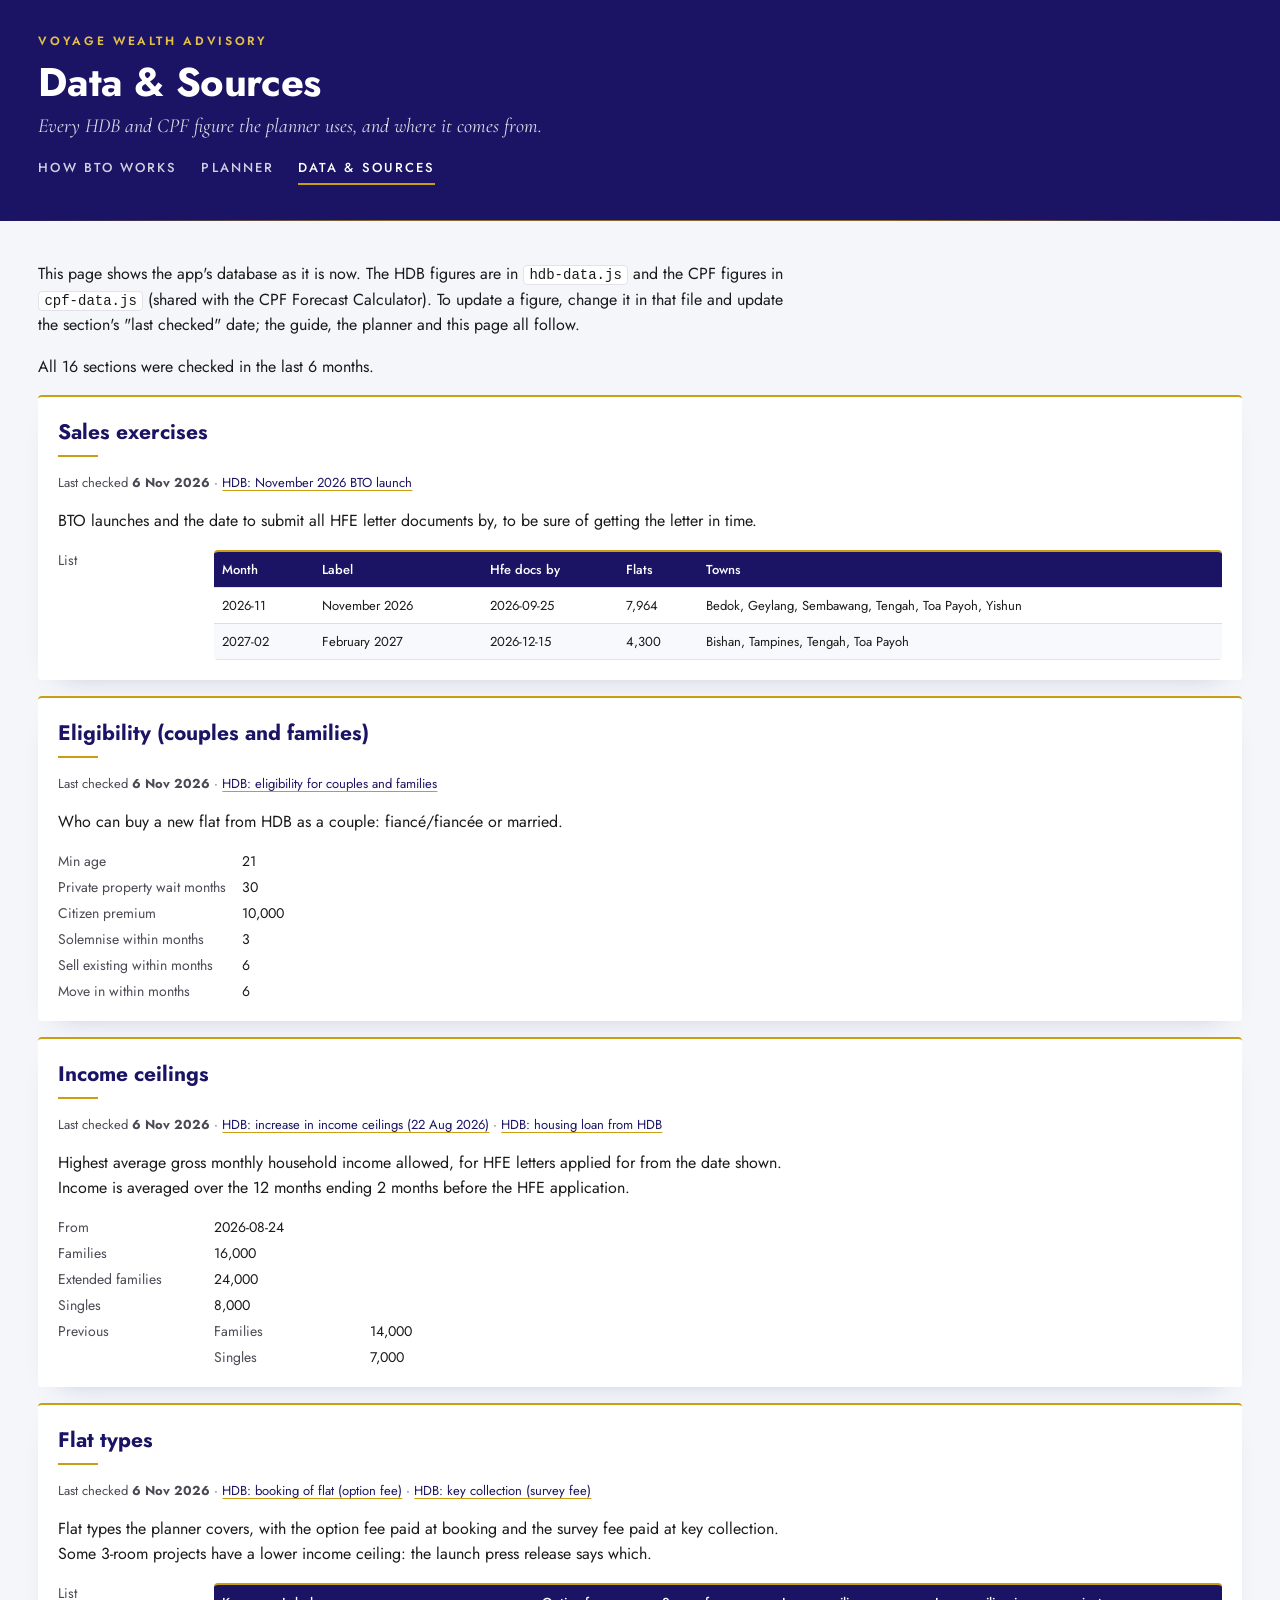
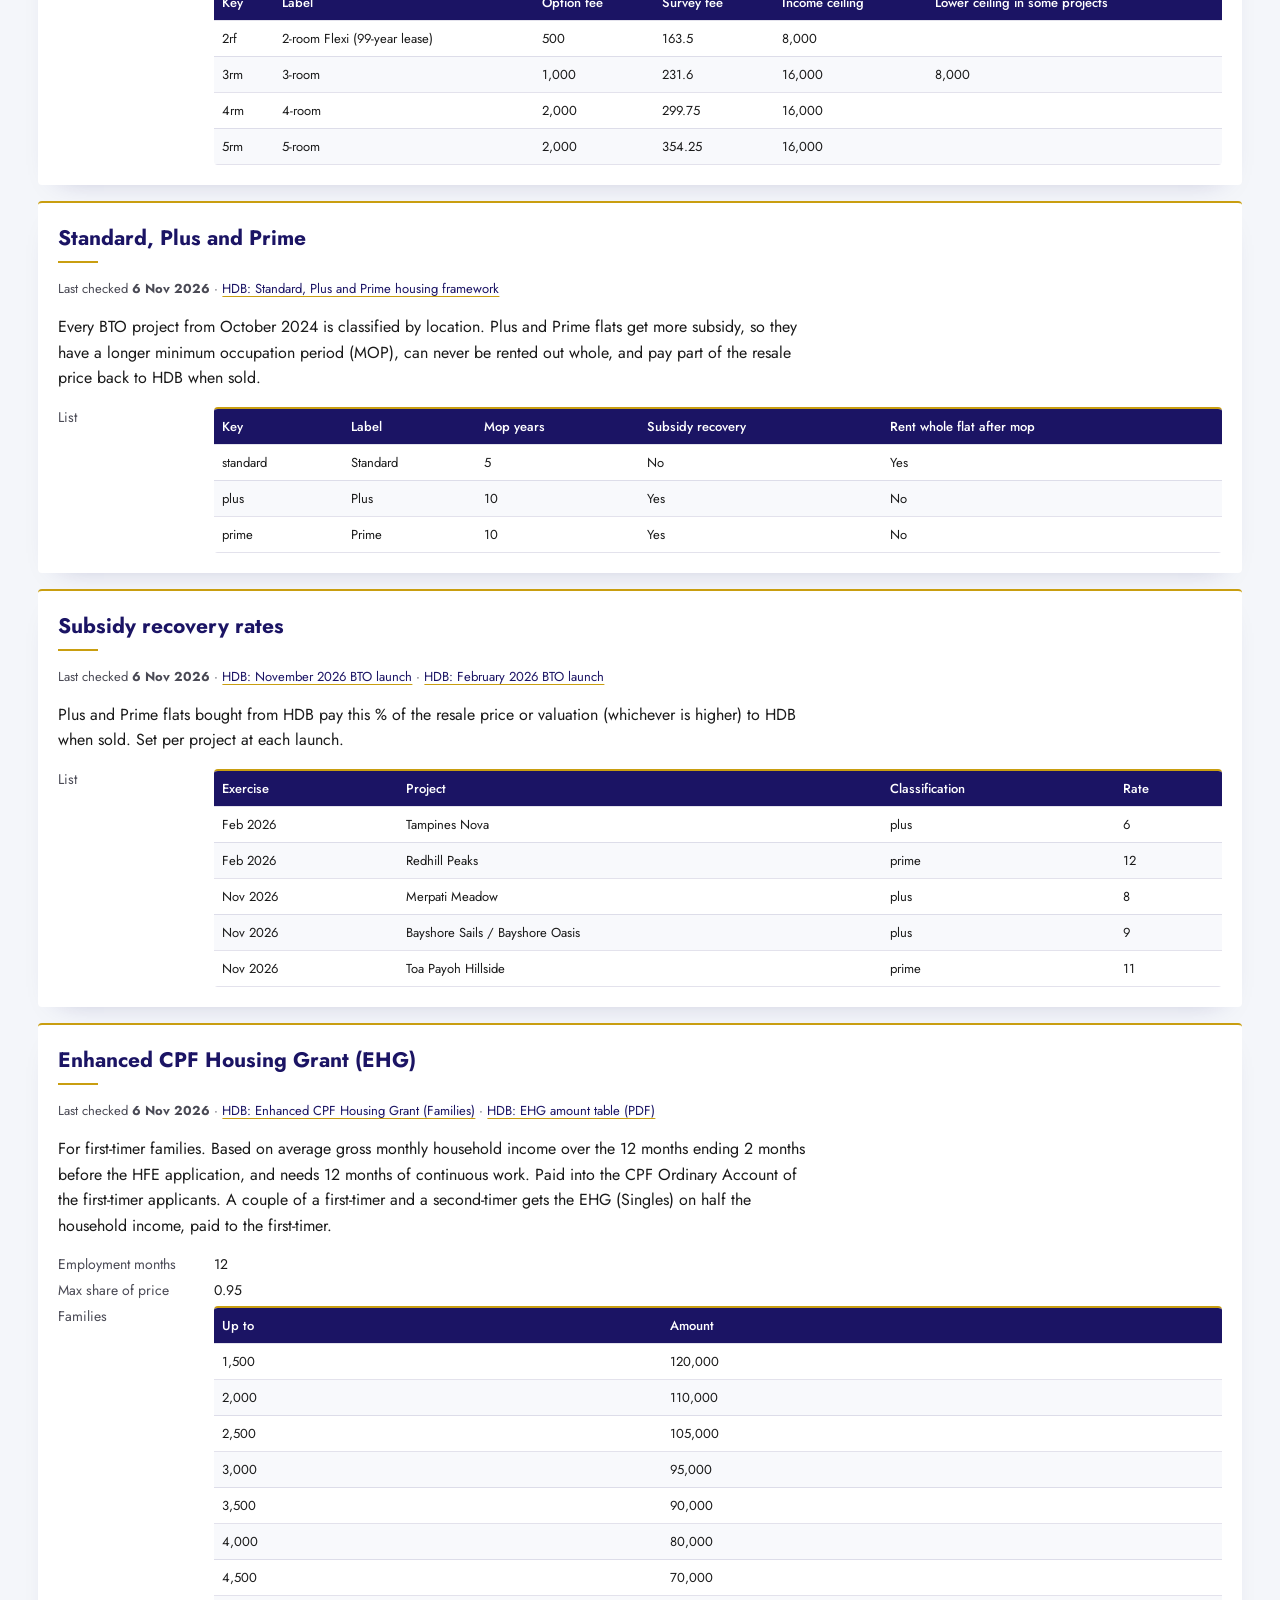
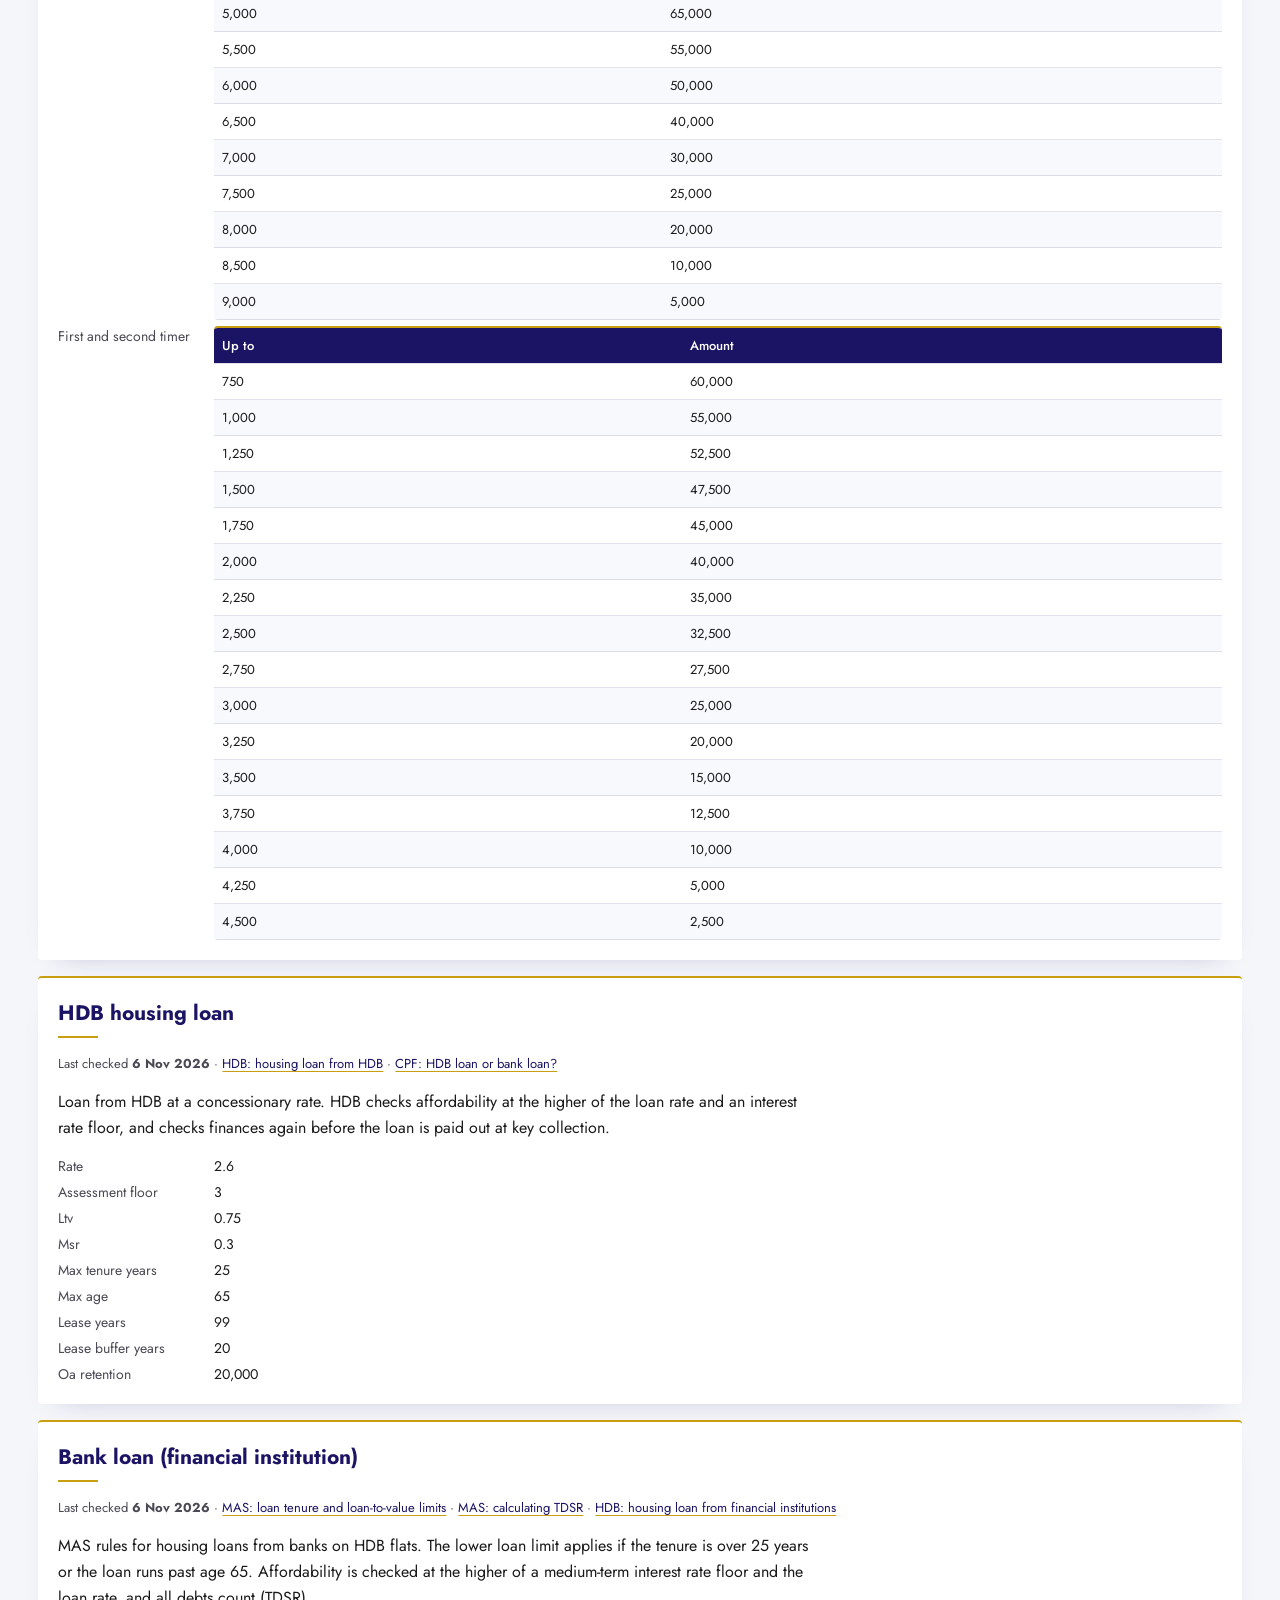
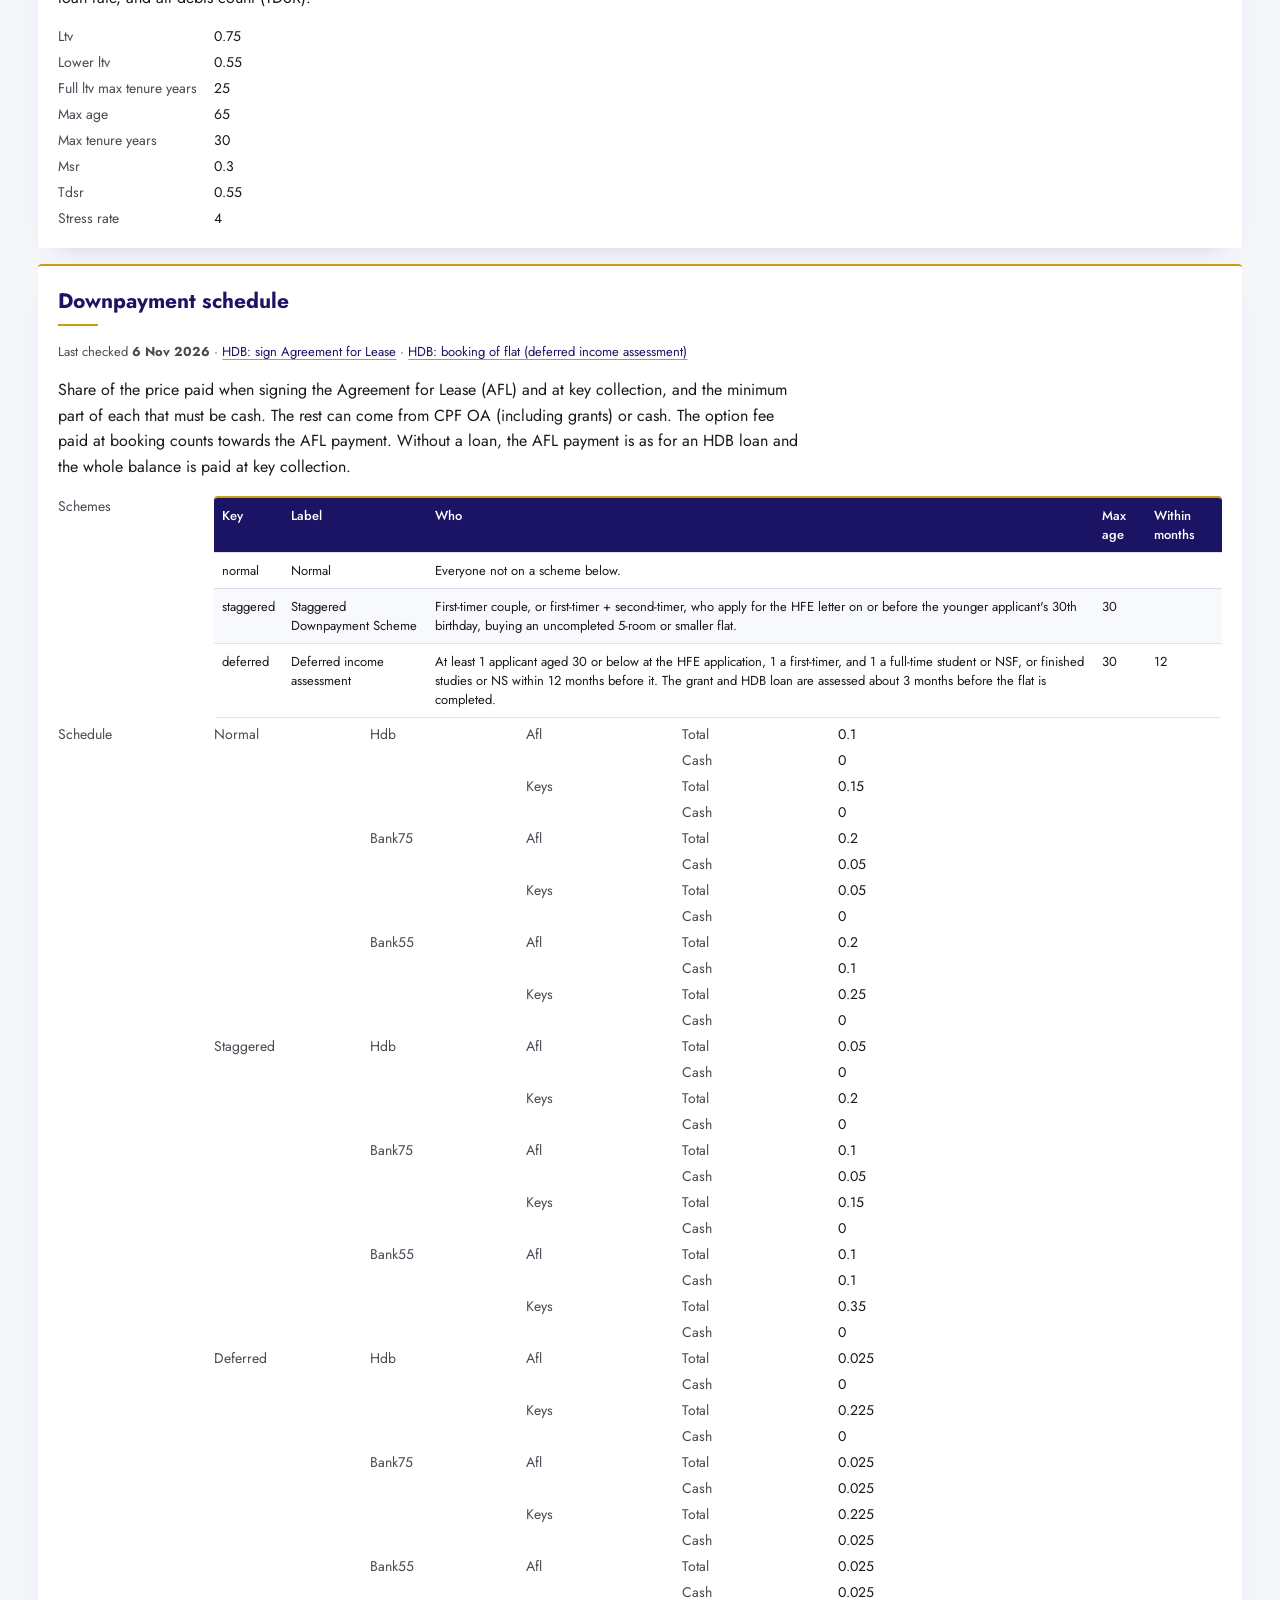
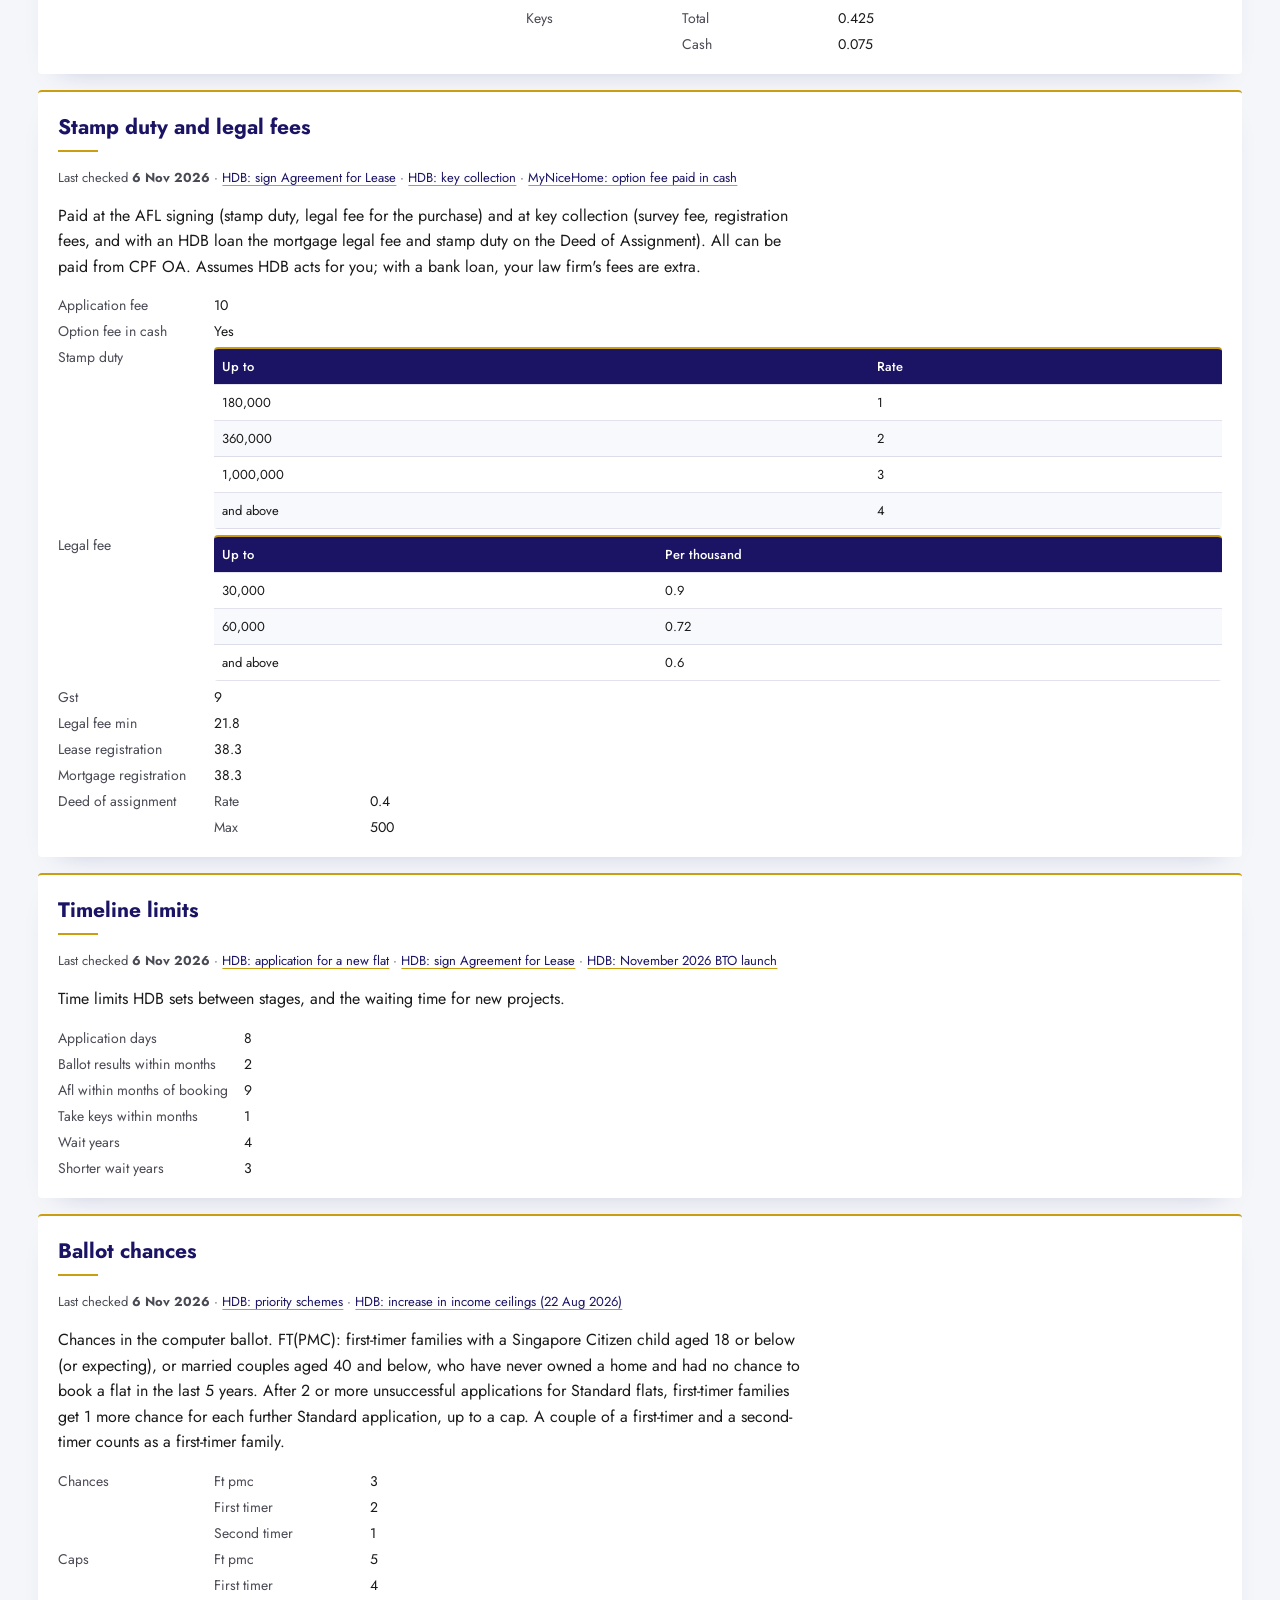
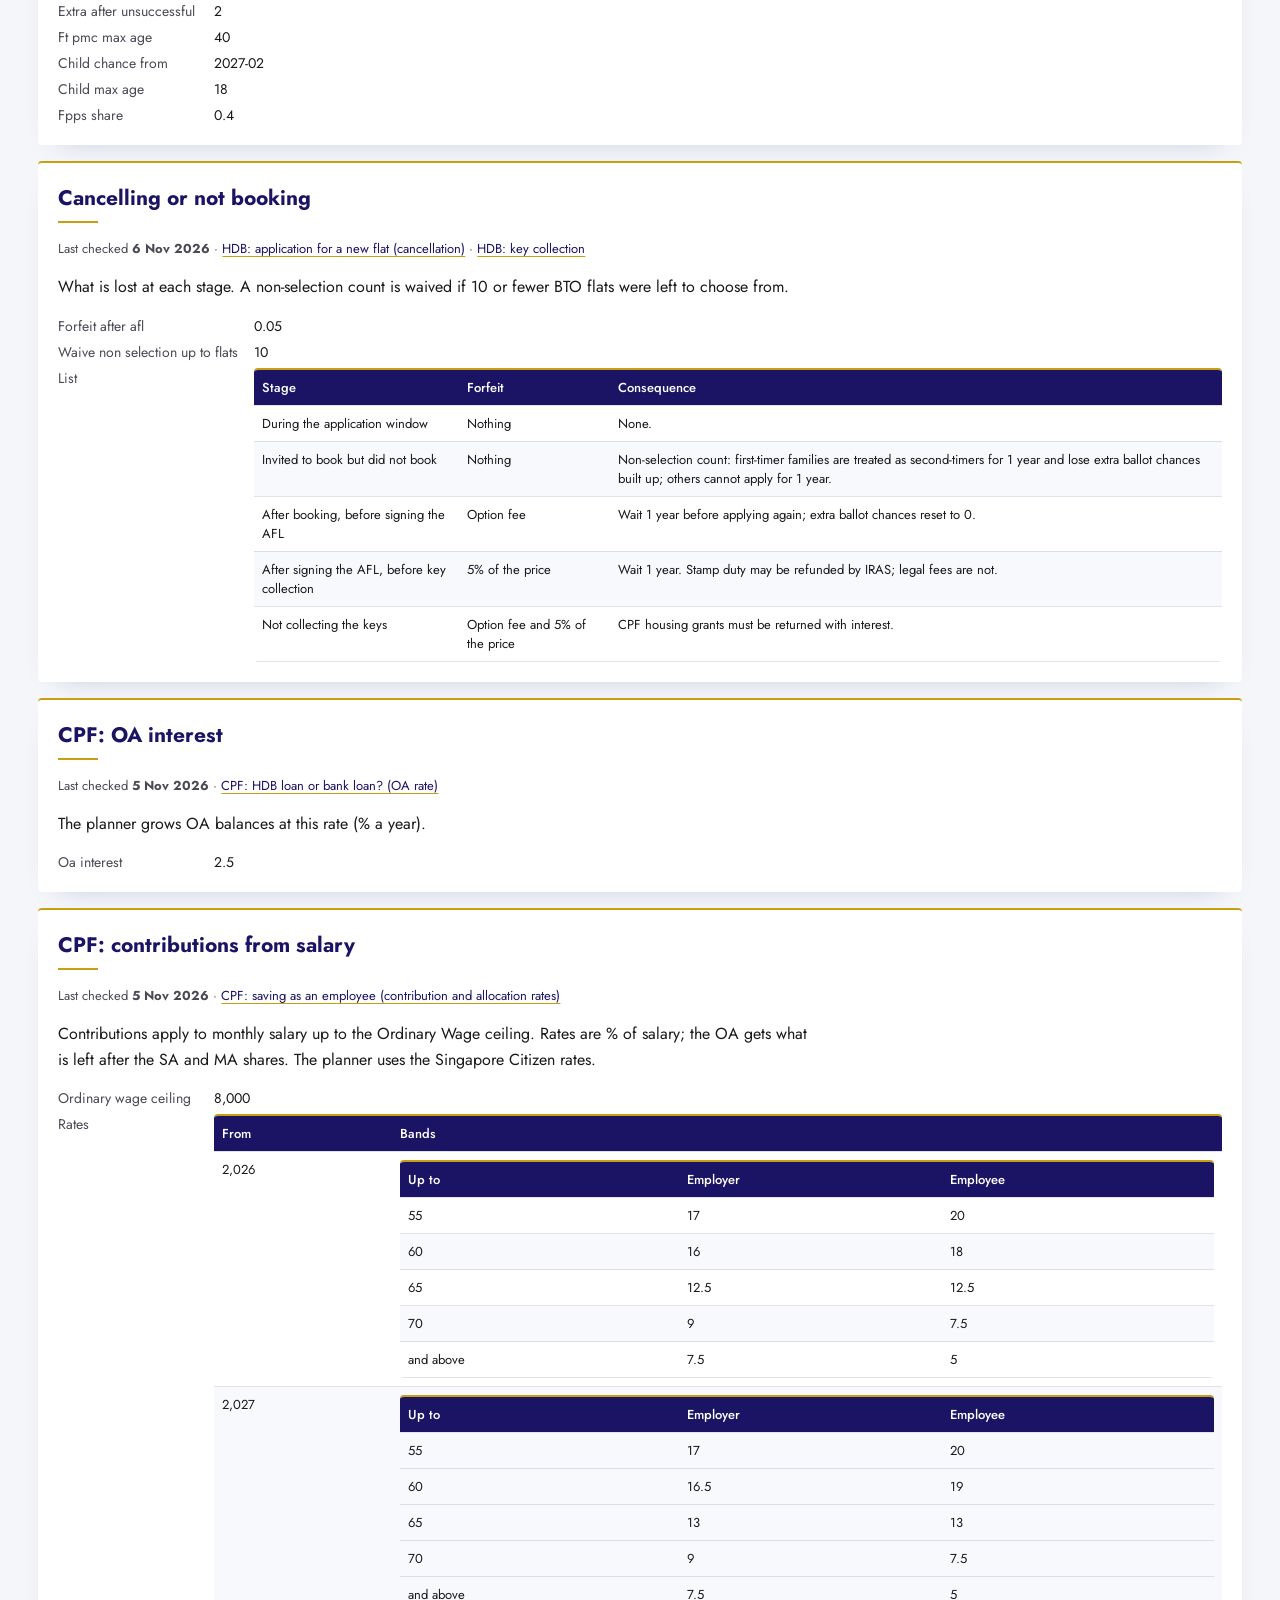
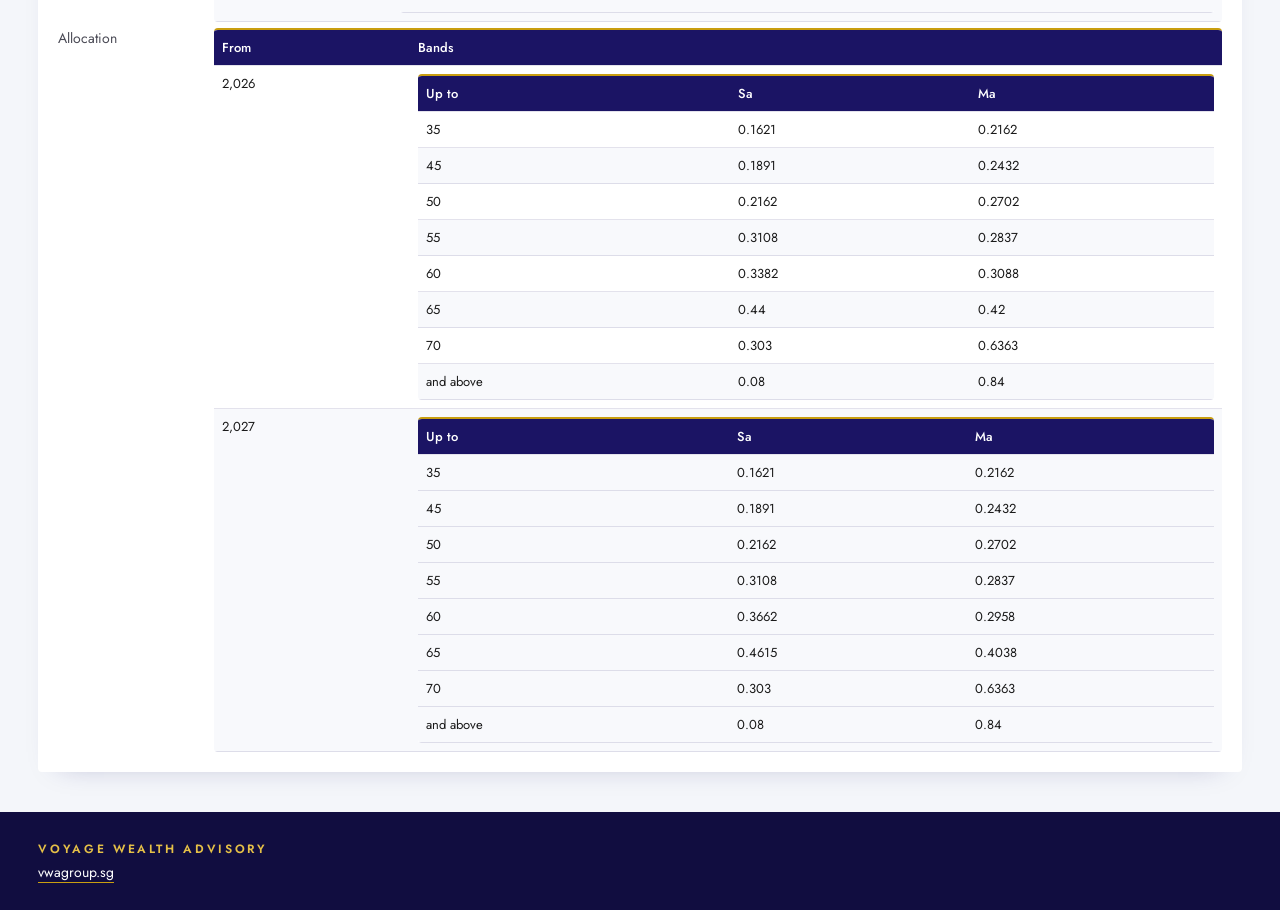
==== data.html @ dc7fc608 "Add BTO Planner: guide, planner and data pages - How BTO works (index.html): the BTO journey for cou" ====
<!DOCTYPE html>
<html lang="en">
<head>
  <meta charset="UTF-8">
  <meta name="viewport" content="width=device-width, initial-scale=1.0">
  <title>BTO Data and Sources</title>
  <!-- VWA logo for the browser tab and home-screen shortcuts, from vwagroup.sg. -->
  <link rel="icon" href="assets/favicon.ico" sizes="any">
  <link rel="icon" type="image/png" href="assets/favicon.png">
  <link rel="apple-touch-icon" href="assets/favicon.png">
  <meta name="theme-color" content="#1B1464">
  <link rel="preconnect" href="https://fonts.googleapis.com">
  <link rel="preconnect" href="https://fonts.gstatic.com" crossorigin>
  <link rel="stylesheet" href="https://fonts.googleapis.com/css2?family=Cormorant+Garamond:ital,wght@1,500&family=Jost:wght@400;500;600;700&display=swap">
  <link rel="stylesheet" href="style.css">
</head>
<body>
  <header class="masthead">
    <div class="masthead-inner">
      <span class="eyebrow">Voyage Wealth Advisory</span>
      <h1>Data &amp; Sources</h1>
      <p class="masthead-tag">Every HDB and CPF figure the planner uses, and where it comes from.</p>
      <nav class="site-nav" aria-label="Pages">
        <a href="index.html">How BTO works</a>
        <a href="planner.html">Planner</a>
        <a href="data.html" aria-current="page">Data &amp; sources</a>
      </nav>
    </div>
  </header>
  <main>
    <div class="prose">
      <p>This page shows the app's database as it is now. The HDB figures are in <code>hdb-data.js</code> and the CPF figures in
        <code>cpf-data.js</code> (shared with the CPF Forecast Calculator). To update a figure, change it in that file and update
        the section's "last checked" date; the guide, the planner and this page all follow.</p>
      <p id="dueSummary"></p>
    </div>
    <div id="sections"></div>
  </main>
  <footer class="site-footer">
    <div class="site-footer-inner">
      <span class="eyebrow">Voyage Wealth Advisory</span>
      <a href="https://vwagroup.sg/">vwagroup.sg</a>
    </div>
  </footer>
  <script src="cpf-data.js"></script>
  <script src="hdb-data.js"></script>
  <script src="common.js"></script>
  <script src="data.js"></script>
</body>
</html>
---- style.css ----
/* Colours and fonts from the Voyage Wealth Advisory website (vwagroup.sg). */
:root {
  --navy: #1b1464; --navy-deep: #110d40; --gold: #c99e10; --gold-soft: #e5c047;
  --cream: #f1e5d1; --soft-blue: #6a8dff;
  --bg: #f4f6fa; --surface: #fff; --text: #1a1a1a; --muted: #4a4a55;
  --line: rgba(27, 20, 100, .12); --border: rgba(27, 20, 100, .25); --radius: 4px;
  --page: 1440px; --gutter: clamp(16px, 3vw, 48px); --stripe: #f8f9fc;
  --note: #faf5ec; --note-text: #4a4a55;
  --oa: var(--navy); --sa: var(--gold); --ma: var(--soft-blue); --up: #1e7d4f; --down: #b3261e;
}
/* Elements marked hidden stay hidden whatever display a rule gives them. */
[hidden] { display: none !important; }
body { font-family: 'Jost', system-ui, -apple-system, sans-serif; background: var(--bg); color: var(--text); margin: 0; }
.masthead { position: relative; background: var(--navy); color: #fff; padding: 32px var(--gutter) 36px; }
/* The website's gold horizon line along the bottom of the header. */
.masthead::after { content: ""; position: absolute; left: 0; right: 0; bottom: 0; height: 1px;
  background: linear-gradient(to right, transparent, rgba(201, 158, 16, .6) 30%, rgba(201, 158, 16, .6) 70%, transparent); }
.masthead-inner, .site-footer-inner { max-width: var(--page); margin: 0 auto; }
.eyebrow { display: block; font-size: 12px; font-weight: 600; letter-spacing: .22em; text-transform: uppercase;
  color: var(--gold-soft); margin-bottom: 10px; }
.masthead h1 { margin: 0; font-size: clamp(28px, 6vw, 40px); font-weight: 700; letter-spacing: -.01em; line-height: 1.1; }
.masthead-tag { font-family: 'Cormorant Garamond', serif; font-style: italic; font-size: 20px;
  color: rgba(255, 255, 255, .85); margin: 10px 0 0; }
main { max-width: var(--page); margin: 0 auto; padding: 24px var(--gutter) 40px; }
/* The form: one column of section cards, two columns on wide screens
   (essentials on the left, options and "At 55" on the right). */
form { display: grid; gap: 16px; }
.form-cols, .form-col { display: grid; gap: 16px; align-content: start; min-width: 0; }
@media (min-width: 900px) {
  .form-cols { grid-template-columns: 1fr 1fr; align-items: start; }
  form > button[type="submit"] { justify-self: start; min-width: 280px; }
}
.panel { background: var(--surface); border-radius: var(--radius); padding: 20px;
  border-top: 2px solid var(--gold); box-shadow: 0 12px 28px -22px rgba(27, 20, 100, .35); }
.panel-cream { background: var(--cream); }
.panel-cream .limits, .panel-cream input, .panel-cream select { background: var(--surface); }
fieldset { border: 0; margin: 0; padding: 0; display: grid; gap: 20px; min-width: 0; }
legend { font-weight: 600; font-size: 17px; padding: 0; margin-bottom: 12px; color: var(--navy); }
/* Short gold rule under each heading, as on the website. */
legend::after { content: ""; display: block; width: 40px; height: 2px; background: var(--gold); margin-top: 8px; }
details > .group { padding-top: 4px; }
summary { font-weight: 600; font-size: 17px; cursor: pointer; color: var(--navy); }
summary::marker { color: var(--gold); }
details[open] summary { margin-bottom: 16px; }
label { display: grid; gap: 6px; font-size: 14px; align-content: start; }
input, select, button { font: inherit; font-size: 16px; padding: 10px; border-radius: var(--radius);
  border: 1px solid var(--border); background: var(--surface); color: var(--text); min-width: 0; }
input:focus, select:focus { outline: none; border-color: var(--gold); box-shadow: 0 0 0 2px rgba(201, 158, 16, .25); }
input[type="checkbox"] { accent-color: var(--navy); }
/* Primary button, as on the website: gold with navy text. */
button { background: var(--gold); color: var(--navy); border: 1px solid var(--gold); cursor: pointer;
  font-weight: 600; letter-spacing: .2em; text-transform: uppercase; font-size: 14px; padding: 14px; }
button:hover { background: var(--gold-soft); border-color: var(--gold-soft); }
button:focus-visible { outline: 2px solid var(--navy); outline-offset: 2px; }
[aria-invalid="true"] { border-color: var(--down); outline: 2px solid var(--down); }
.error { margin: 0; color: var(--down); font-size: 14px; }
.row2 { display: grid; grid-template-columns: 1fr 1fr; gap: 12px; }
/* Side-by-side fields: inputs line up at the bottom even when hints differ in length. */
.row2 > label { display: flex; flex-direction: column; gap: 6px; }
.row2 > label > input { margin-top: auto; }
@media (max-width: 480px) { .row2 { grid-template-columns: 1fr; } }
table { width: 100%; border-collapse: collapse; background: var(--surface); }
th, td { padding: 8px; text-align: right; border-bottom: 1px solid var(--line); }
th:first-child, td:first-child { text-align: left; }
.limits { font-size: 14px; background: var(--bg); border-radius: var(--radius); padding: 10px;
  border-left: 3px solid var(--gold); }
.limits:empty { display: none; }
.limits dl { display: grid; grid-template-columns: auto 1fr; gap: 4px 12px; margin: 0; }
.limits dd { margin: 0; text-align: right; }
.note td { text-align: left; font-size: 13px; color: var(--note-text); background: var(--note); }
/* Keep note text in view while the table is scrolled sideways. */
.note td > div { position: sticky; left: 8px; max-width: min(900px, calc(100vw - 2 * var(--gutter) - 16px)); }
.footnote { font-size: 12px; color: var(--muted); max-width: 120ch; }
/* The table scrolls inside its own box, so the sideways scrollbar is always
   on screen, and the header row stays visible while scrolling down. */
.table-wrap { max-height: 75vh; overflow: auto; margin-top: 16px; border-radius: var(--radius); background: var(--surface);
  border-top: 2px solid var(--gold); }
thead th { position: sticky; top: 0; z-index: 1; background: var(--navy); color: #fff; font-weight: 500; }
tbody tr:not(.note):nth-child(even) td { background: var(--stripe); }
tbody tr:not(.note):hover td { background: rgba(201, 158, 16, .08); }
.check { display: flex; align-items: flex-start; gap: 8px; }
.check input { margin: 2px 0 0; padding: 0; width: 18px; height: 18px; flex: none; }
.check > span { display: grid; gap: 4px; }
.check:has(input:disabled) { opacity: .55; }
.hint { font-size: 12px; color: var(--muted); }
p.hint { margin: 0; }
.group { display: grid; gap: 20px; }
th:nth-child(2), td:nth-child(2) { text-align: left; }
.tag { font-size: 11px; color: var(--muted); white-space: nowrap; }

/* Results */
#results h2 { margin: 32px 0 16px; color: var(--navy); font-size: 26px; }
#results h2::after { content: ""; display: block; width: 40px; height: 2px; background: var(--gold); margin-top: 8px; }
.cards { display: grid; grid-template-columns: repeat(auto-fill, minmax(150px, 1fr)); gap: 8px; }
.card { background: var(--surface); border-radius: var(--radius); padding: 12px 14px; border-left: 2px solid var(--soft-blue); }
.card.main { grid-column: 1 / -1; background: var(--navy); color: #fff; border-left: 0; border-top: 2px solid var(--gold); }
.card.main .card-label { color: var(--gold-soft); }
.card-label { font-size: 12px; color: var(--muted); }
.card-value { font-size: 17px; font-weight: 600; margin-top: 2px; color: var(--navy); }
.card.main .card-value { color: #fff; }
.card.main .card-value { font-size: 26px; }
.compare td.up { color: var(--up); }
.compare td.down { color: var(--down); }
.compare th:nth-child(2), .compare td:nth-child(2) { text-align: right; }
.actions { display: flex; flex-wrap: wrap; gap: 8px; align-items: center; margin-top: 12px; }
.actions button { font-size: 12px; padding: 8px 12px; letter-spacing: .12em; background: var(--surface);
  color: var(--navy); border: 1px solid var(--border); }
.actions button:hover { border-color: var(--gold); background: var(--surface); }
.chart { margin: 16px 0 0; background: var(--surface); border-radius: var(--radius); padding: 8px; border-top: 2px solid var(--gold); }
.chart svg { width: 100%; height: auto; display: block; }
.chart .grid { stroke: var(--line); }
.chart .axis { font-size: 11px; fill: var(--muted); }
.chart .marker { stroke: var(--navy); stroke-dasharray: 3 3; opacity: .5; }
.chart .hit { fill: transparent; }
.chart g:hover rect:not(.hit) { opacity: .8; }
.c-oa { fill: var(--oa); background: var(--oa); }
.c-sa { fill: var(--sa); background: var(--sa); }
.c-ma { fill: var(--ma); background: var(--ma); }
.legend { display: flex; flex-wrap: wrap; gap: 4px 14px; font-size: 12px; padding: 6px 4px 0; }
.legend i { display: inline-block; width: 10px; height: 10px; border-radius: 2px; margin-right: 5px; }

/* Footer */
.site-footer { background: var(--navy-deep); color: rgba(255, 255, 255, .7); padding: 28px var(--gutter); font-size: 14px; }
.site-footer .eyebrow { margin-bottom: 4px; }
.site-footer a { color: #fff; text-decoration: none; border-bottom: 1px solid var(--gold); }
.site-footer a:hover { color: var(--gold-soft); }

@media print {
  body { background: #fff; }
  .masthead { background: #fff; color: #000; padding: 0 0 12px; }
  .masthead .eyebrow, .masthead-tag { color: #000; }
  form, .actions, #results > p.hint, .site-footer { display: none; }
  main { max-width: none; padding: 0; }
  .masthead::after { display: none; }
  tbody tr:not(.note):nth-child(even) td { background: none; }
  .table-wrap { max-height: none; overflow: visible; }
  thead th { position: static; }
  table { font-size: 10px; }
  th, td { padding: 3px 4px; }
  .chart, .card, tr { break-inside: avoid; }
  .chart, .card, .c-oa, .c-sa, .c-ma, .note td, thead th { -webkit-print-color-adjust: exact; print-color-adjust: exact; }
}

/* ---- BTO Planner additions (the rules above are the CPF Forecast Calculator's) ---- */
.site-nav { display: flex; flex-wrap: wrap; gap: 6px 24px; margin-top: 20px; }
.site-nav a { color: rgba(255, 255, 255, .8); text-decoration: none; font-size: 13px; font-weight: 500;
  letter-spacing: .16em; text-transform: uppercase; padding-bottom: 6px; border-bottom: 2px solid transparent; }
.site-nav a:hover { color: #fff; }
.site-nav a[aria-current="page"] { color: #fff; border-bottom-color: var(--gold); }
main a { color: var(--navy); text-decoration-color: var(--gold); text-underline-offset: 3px; }
code { font-size: 14px; background: var(--surface); padding: 1px 5px; border-radius: var(--radius); border: 1px solid var(--line); }
.prose { max-width: 75ch; line-height: 1.6; }
main h2 { color: var(--navy); font-size: 26px; margin: 40px 0 16px; }
main h2::after { content: ""; display: block; width: 40px; height: 2px; background: var(--gold); margin-top: 8px; }
main h3 { color: var(--navy); font-size: 19px; margin: 28px 0 12px; }
.text-table th, .text-table td, td.items { text-align: left; vertical-align: top; }
.button-link { display: inline-block; background: var(--gold); color: var(--navy); text-decoration: none; font-weight: 600;
  letter-spacing: .2em; text-transform: uppercase; font-size: 14px; padding: 14px 24px; border-radius: var(--radius); }
main a.button-link { color: var(--navy); }
.button-link:hover { background: var(--gold-soft); }
.callout { background: var(--cream); border-left: 3px solid var(--gold); padding: 14px 18px; border-radius: var(--radius); }

/* Guide: numbered steps */
.steps { list-style: none; padding: 0; margin: 0; display: grid; gap: 12px; counter-reset: step; }
.step { position: relative; background: var(--surface); border-radius: var(--radius); padding: 18px 20px 18px 72px;
  box-shadow: 0 12px 28px -22px rgba(27, 20, 100, .35); counter-increment: step; }
.step::before { content: counter(step); position: absolute; left: 20px; top: 18px; width: 36px; height: 36px;
  border-radius: 50%; background: var(--navy); color: var(--gold-soft); font-weight: 600; display: grid; place-items: center; }
.step h3 { margin: 0 0 2px; font-size: 18px; }
.step p { margin: 6px 0 0; line-height: 1.55; max-width: 80ch; }
.step .when { margin: 0; font-size: 13px; color: var(--muted); }
.step .pay { font-size: 14px; color: var(--navy); font-weight: 500; }
.glossary dt { font-weight: 600; color: var(--navy); margin-top: 10px; }
.glossary dd { margin: 2px 0 0; }
.ehg td, .ehg th { text-align: right; }

/* Planner */
.partner-cols { display: grid; gap: 16px; }
@media (min-width: 640px) { .partner-cols { grid-template-columns: 1fr 1fr; } }
.status-list { list-style: none; padding: 0; margin: 0 0 16px; display: grid; gap: 6px; }
.status-list li { padding: 10px 12px; border-radius: var(--radius); background: var(--note); border-left: 3px solid var(--gold); font-size: 14px; }
.status-list li.issue { border-left-color: var(--down); background: #fbeceb; }
.status-list li.ok { border-left-color: var(--up); background: #eaf5ef; }
.short { color: var(--down); font-weight: 600; }
.timeline td { vertical-align: top; }
.timeline th:nth-child(3) { text-align: left; }
.timeline td.items { font-size: 13px; min-width: 260px; }
.timeline tr.milestone td { color: var(--muted); }

/* Data & sources */
.data-section { margin-top: 16px; }
.data-section h2 { margin-top: 0; font-size: 21px; }
.data-meta { font-size: 13px; color: var(--muted); }
.due { background: #fbeceb; color: var(--down); font-weight: 600; padding: 1px 6px; border-radius: var(--radius); }
.data-dl { display: grid; grid-template-columns: minmax(140px, auto) 1fr; gap: 6px 16px; margin: 0; font-size: 14px; }
.data-dl dt { color: var(--muted); }
.data-dl dd { margin: 0; min-width: 0; }
.data-section .table-wrap { max-height: none; margin-top: 0; }
.data-section .text-table { font-size: 13px; }

@media print {
  .site-nav, .button-link { display: none; }
  .step, .panel { box-shadow: none; }
}
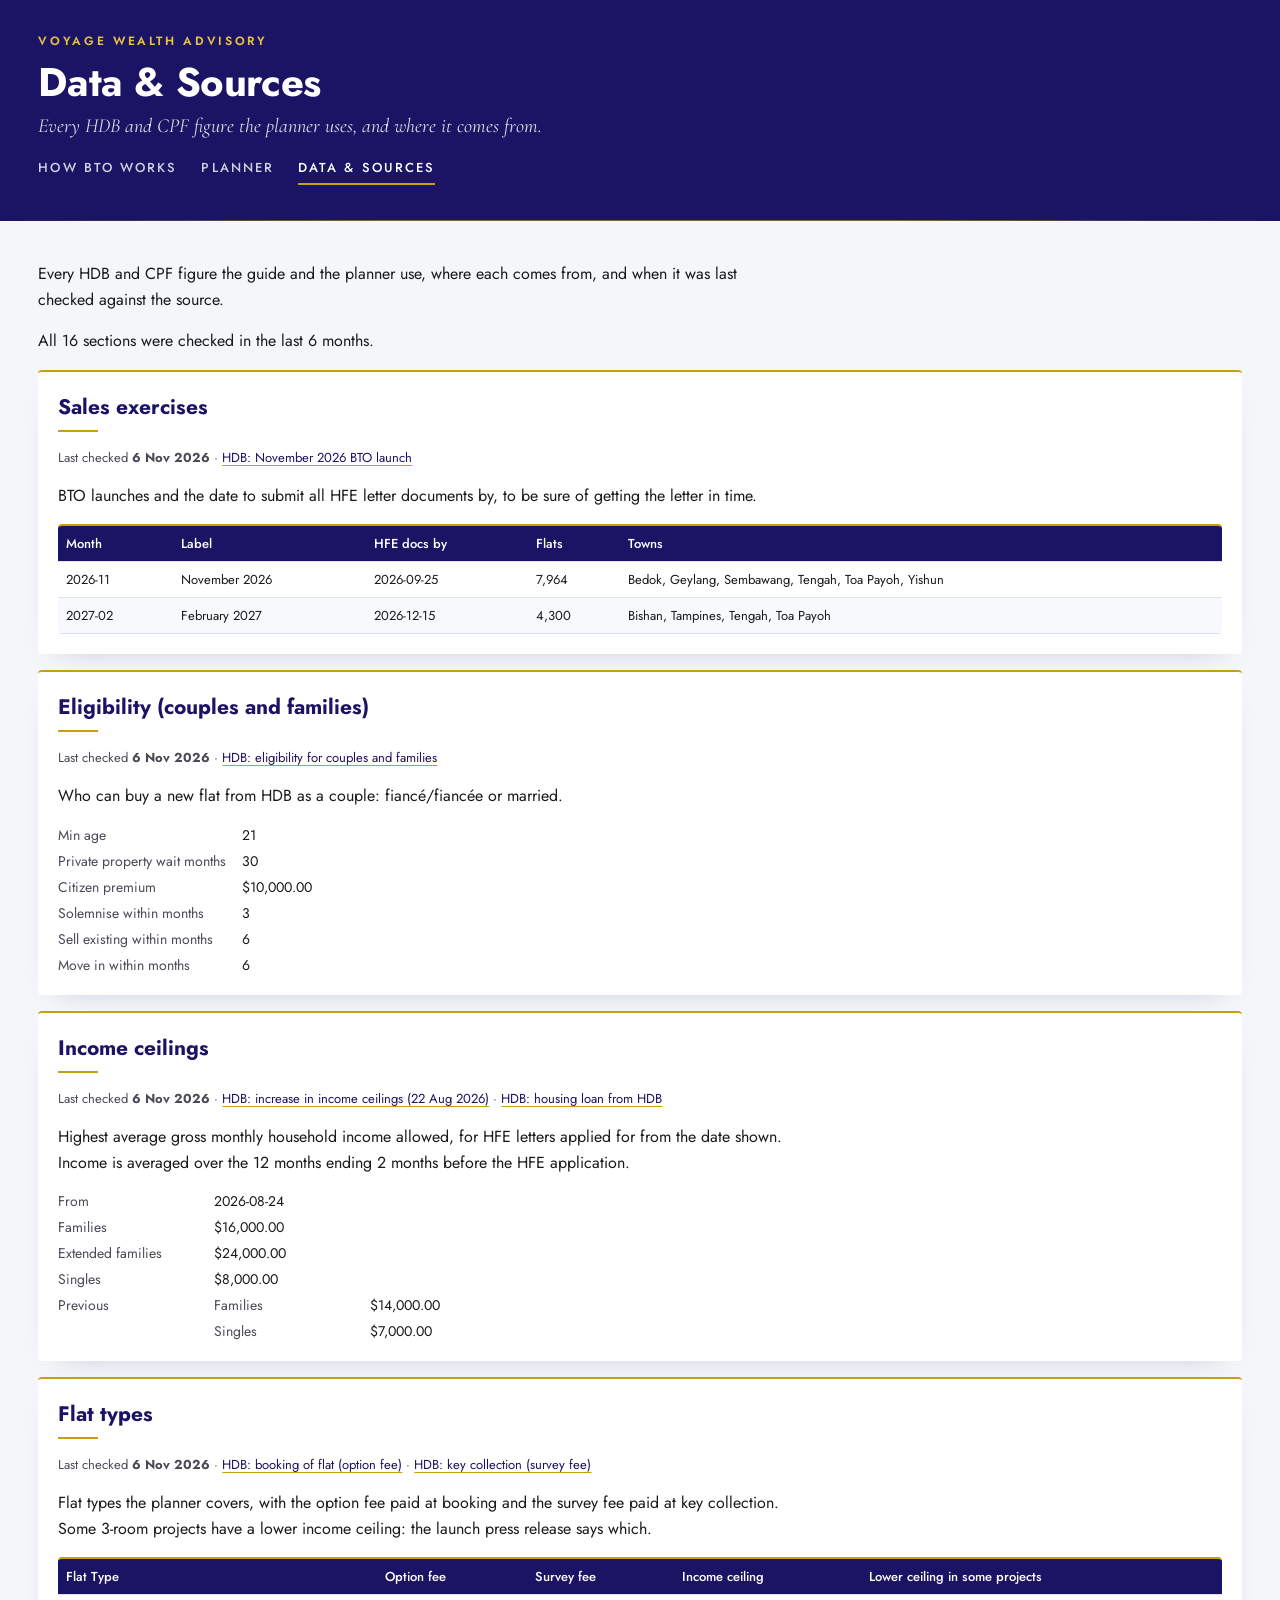
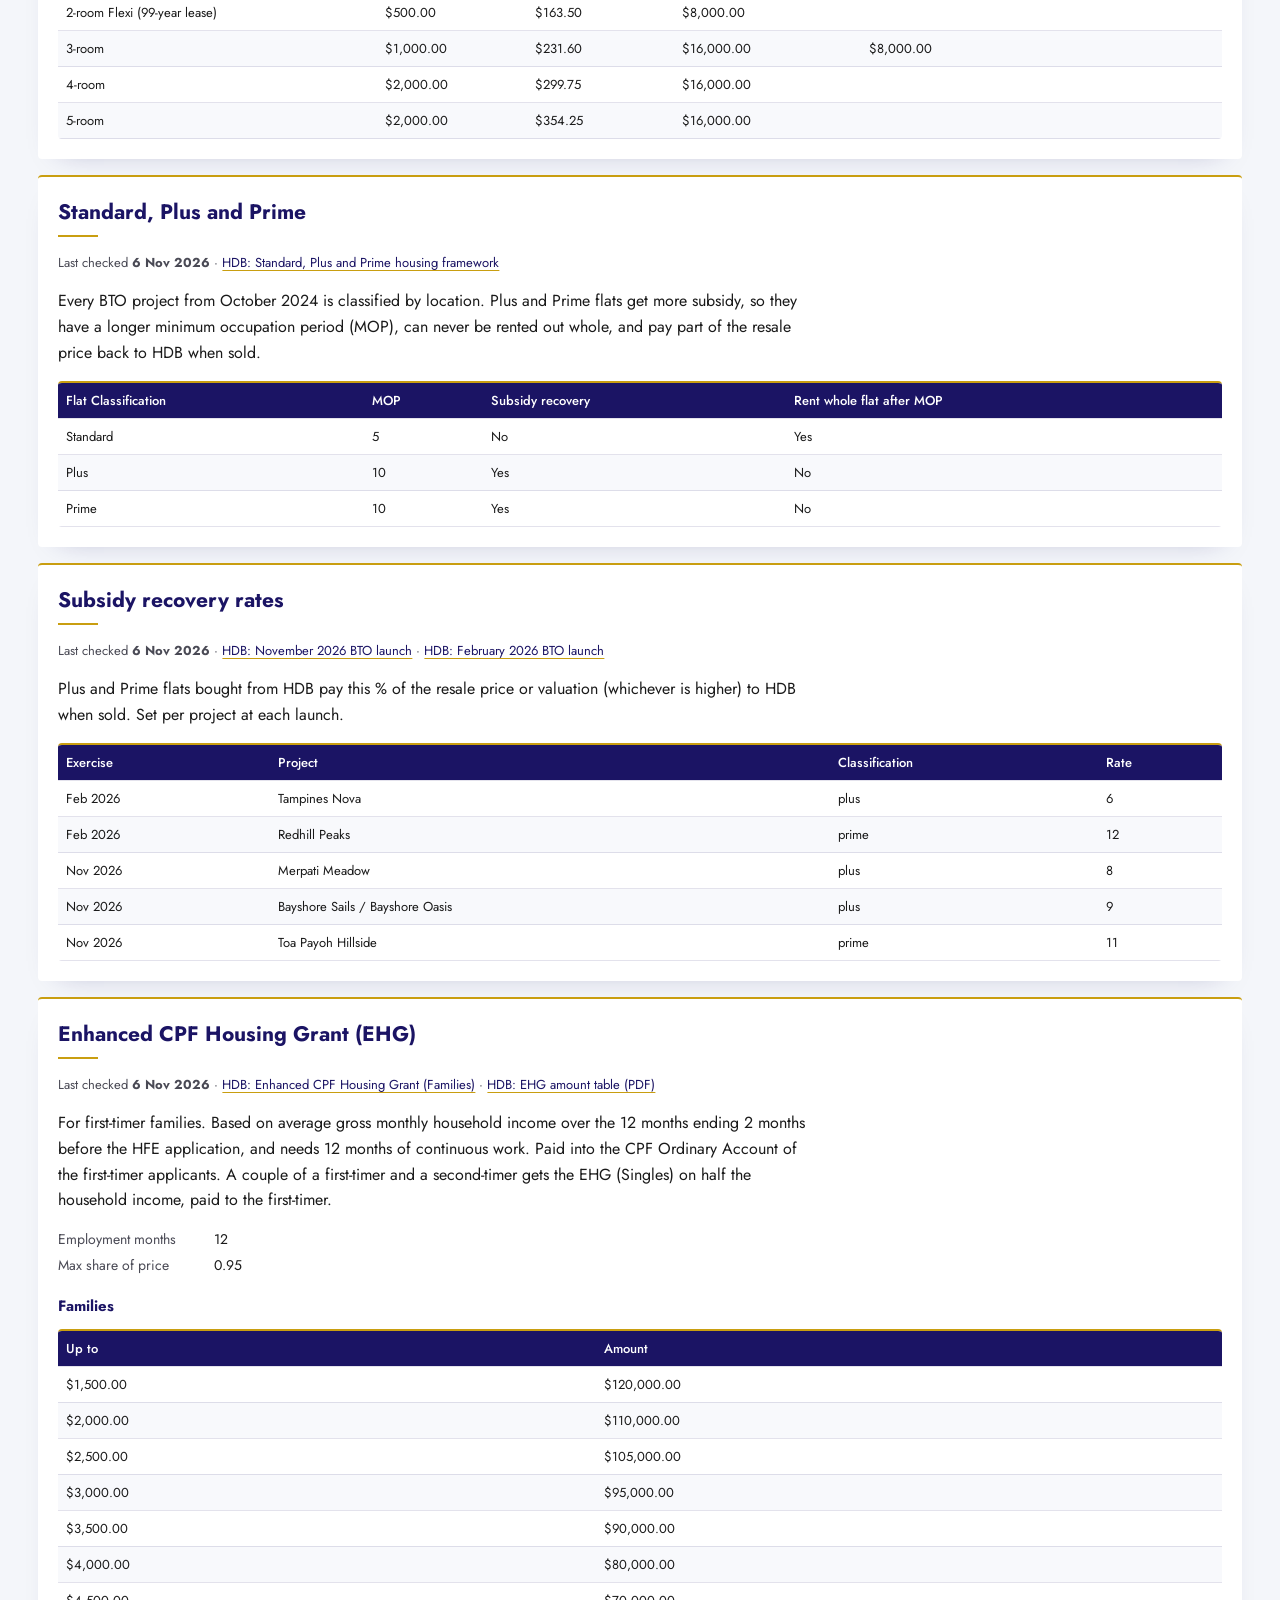
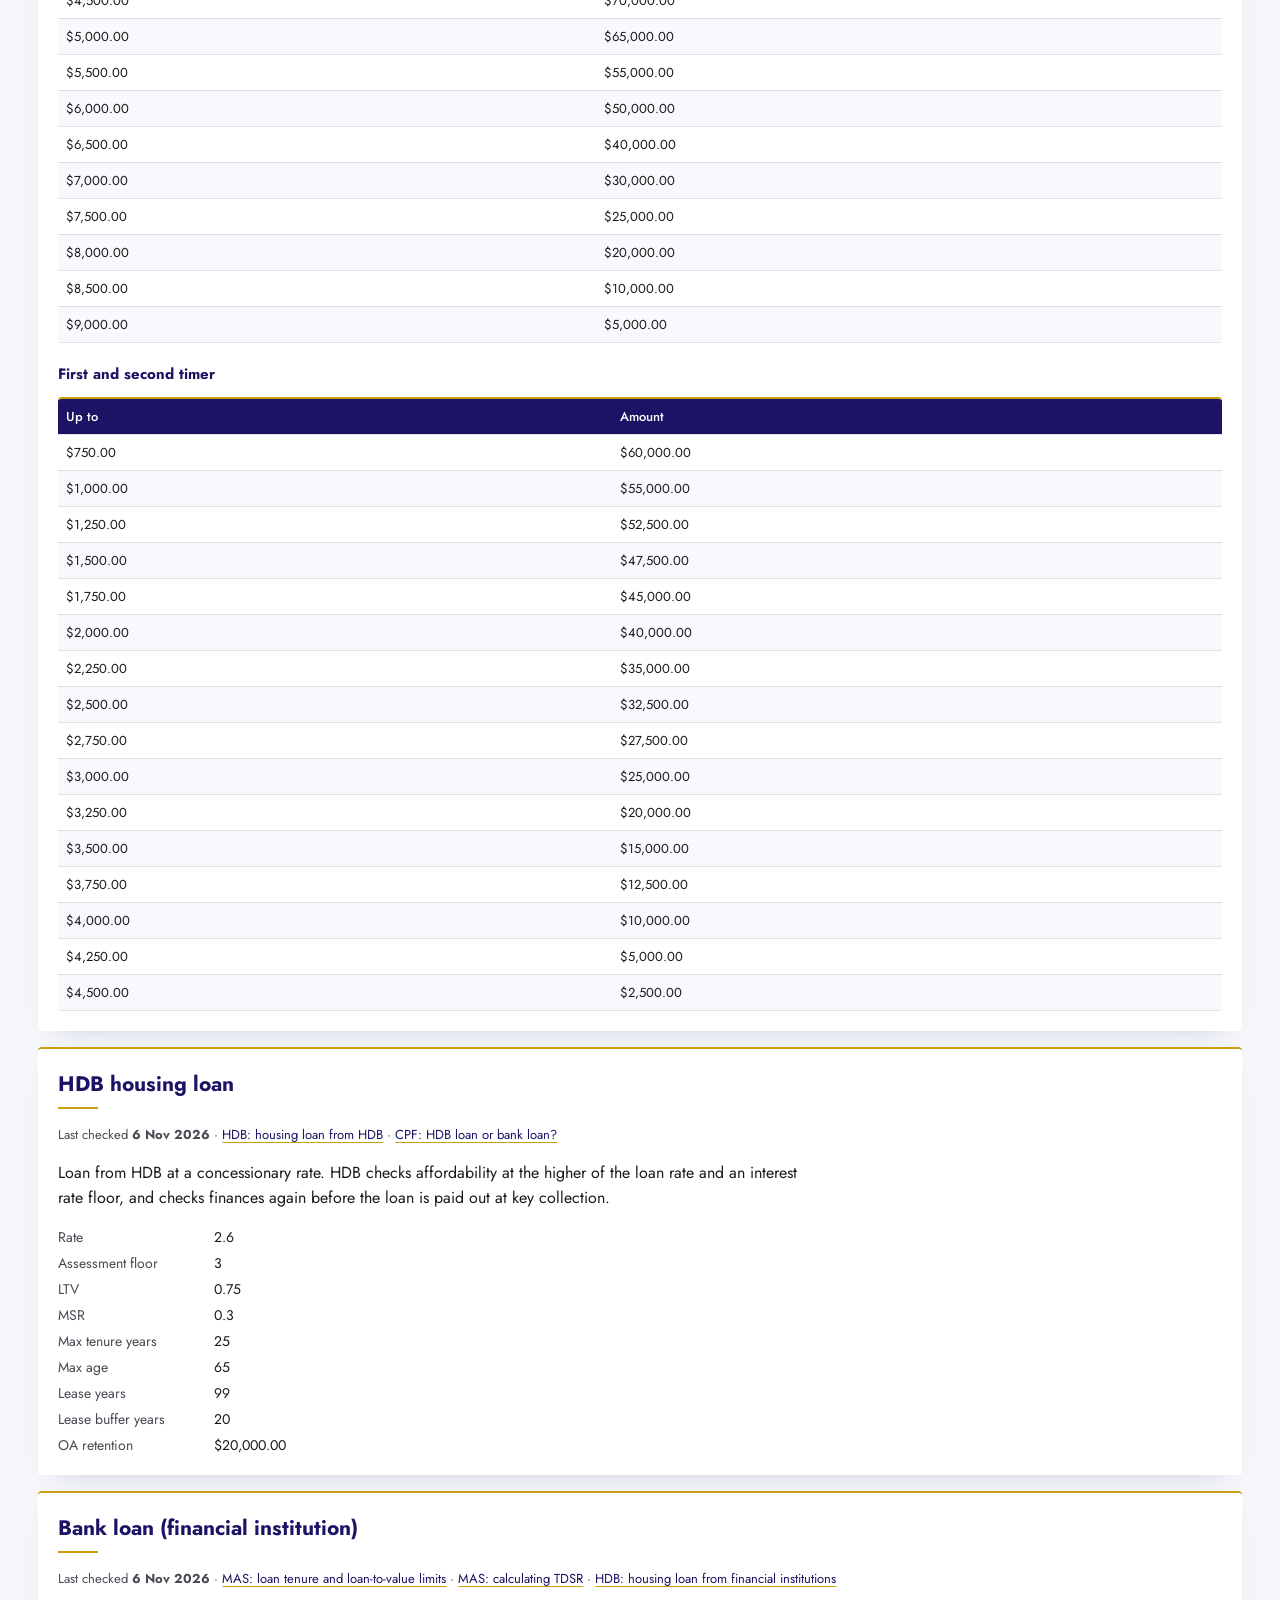
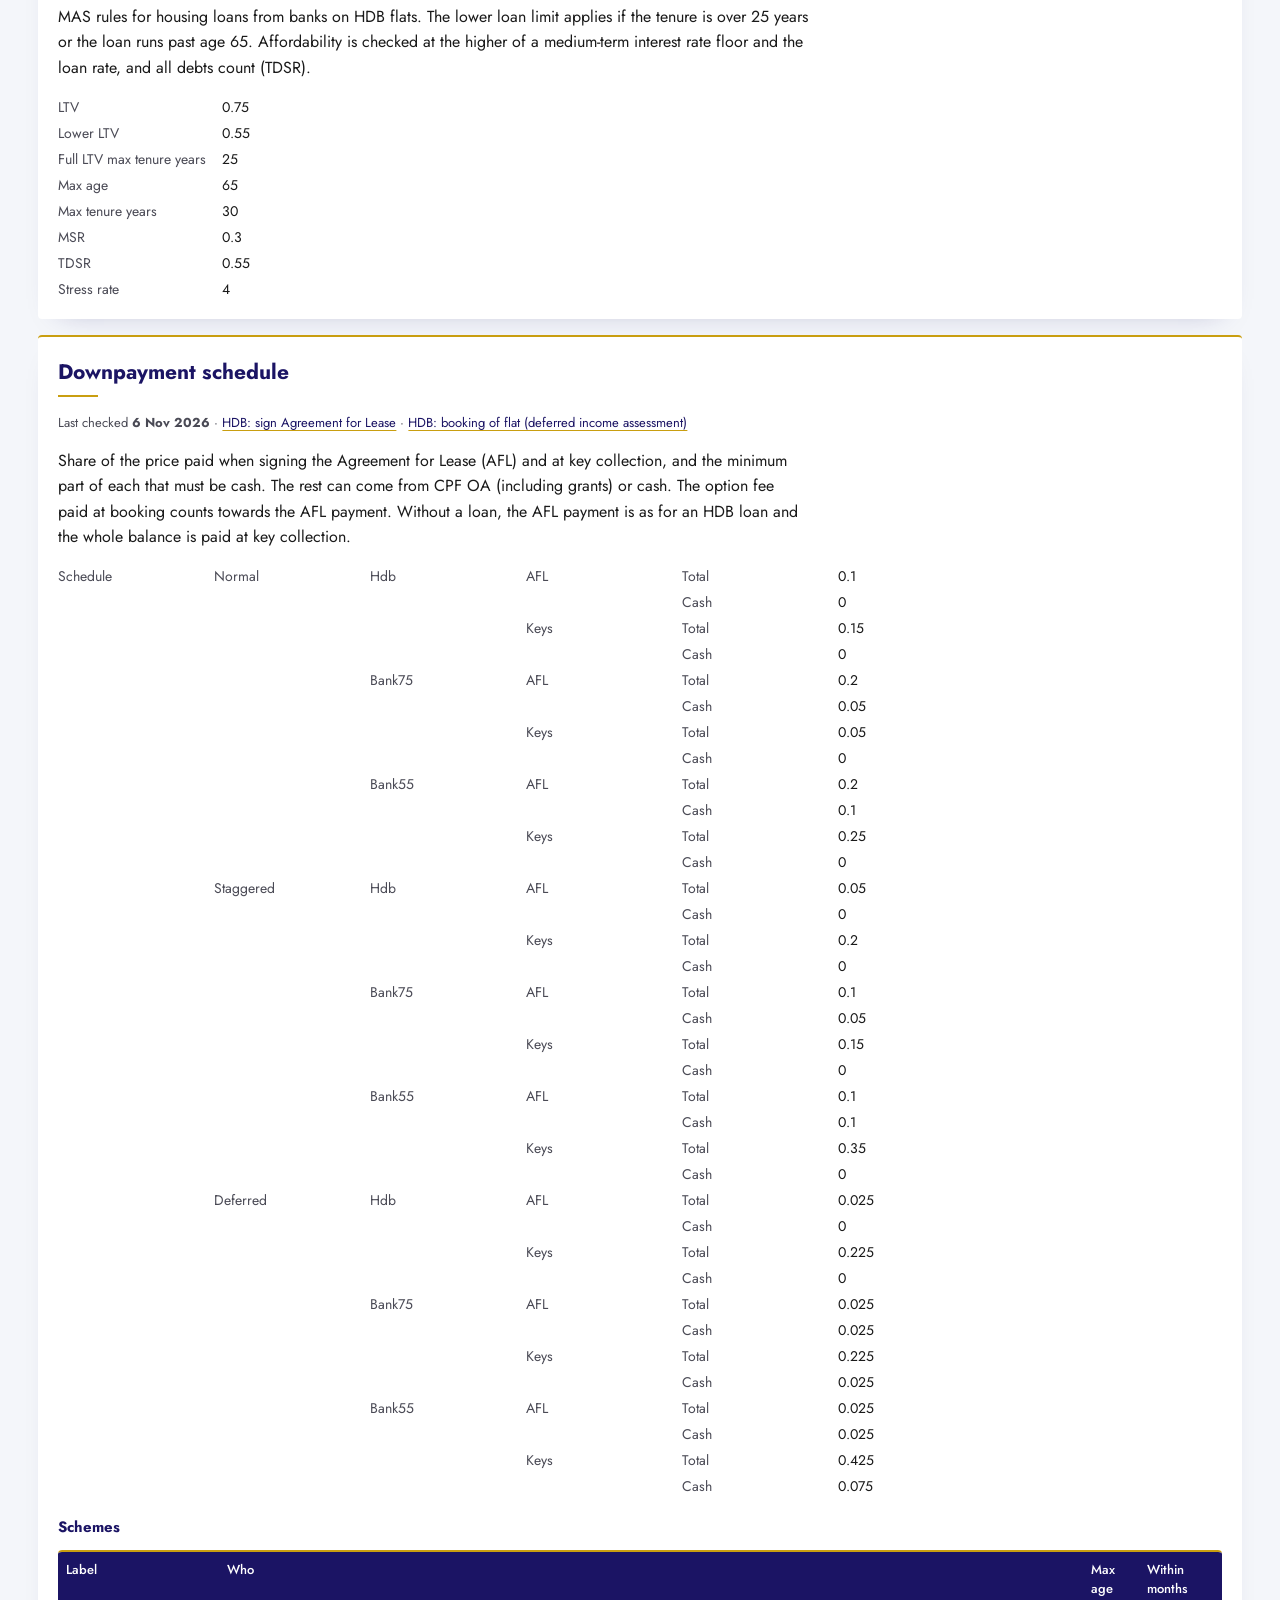
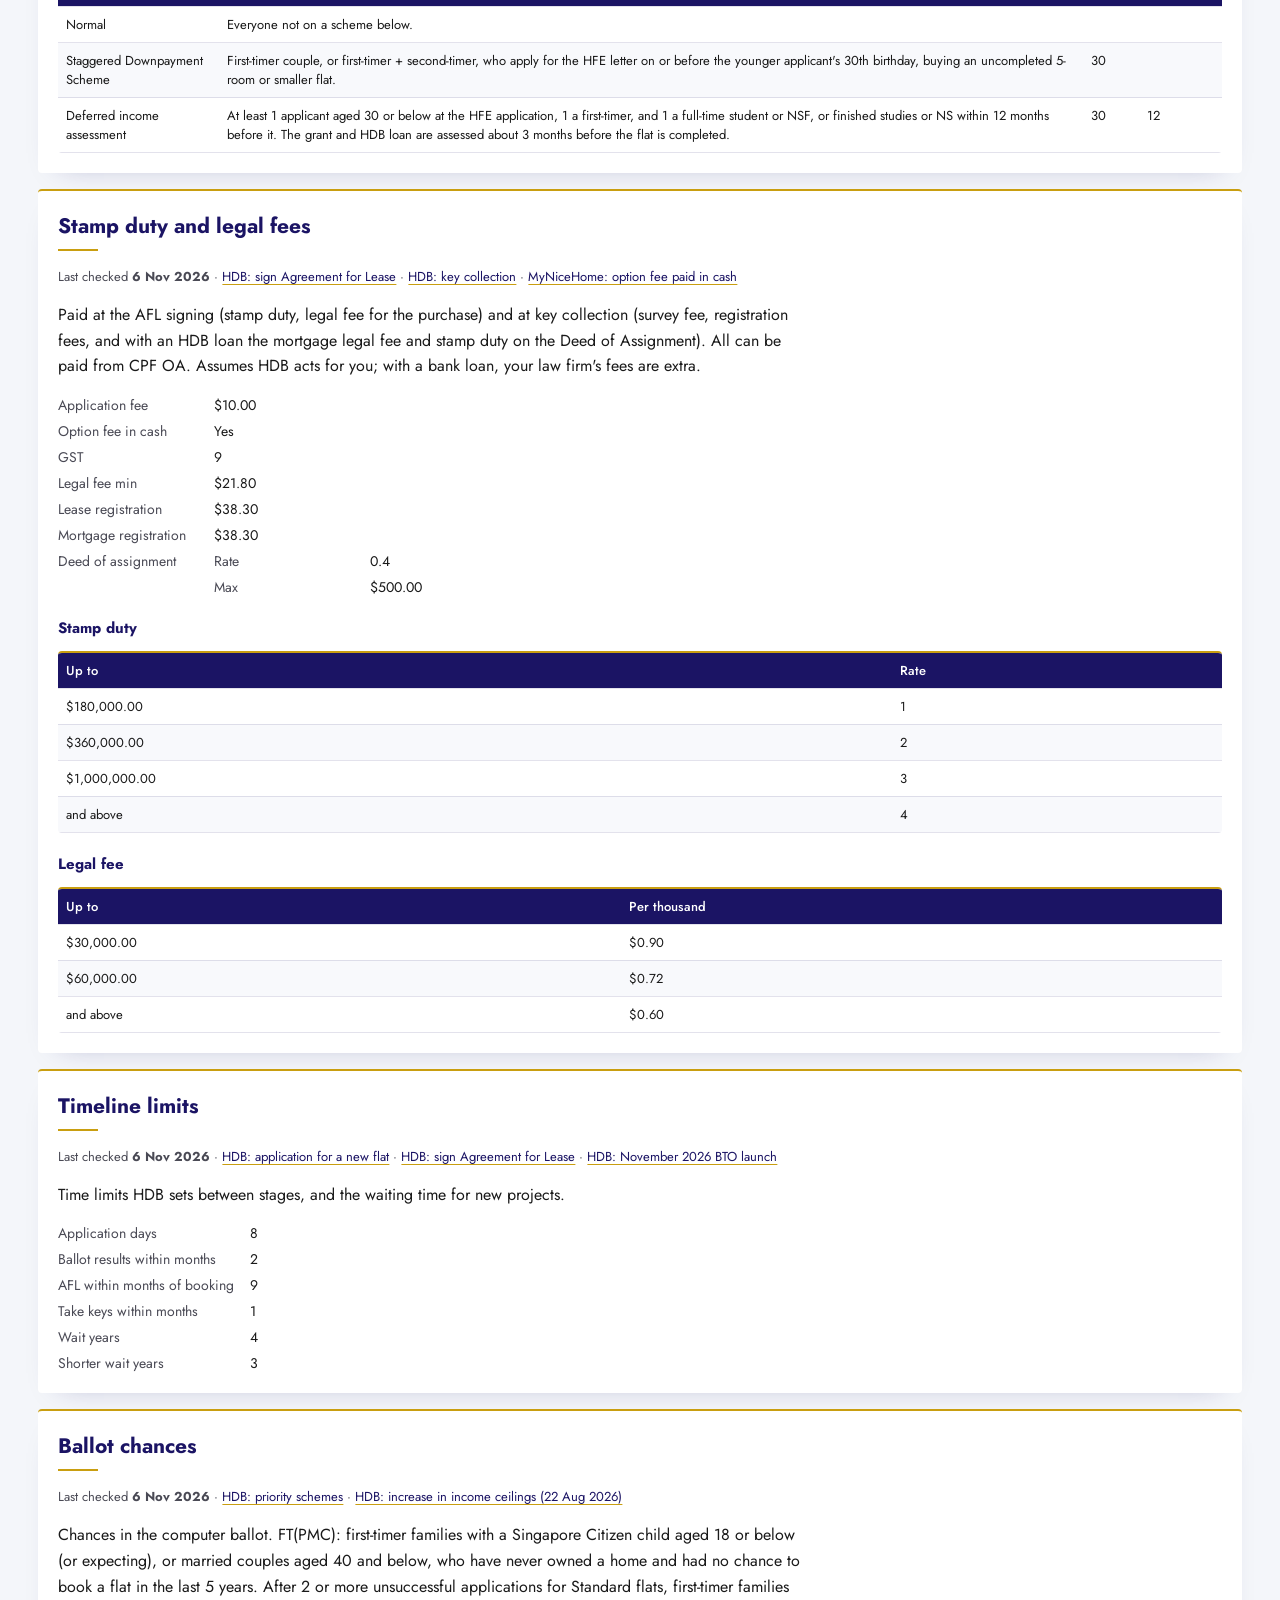
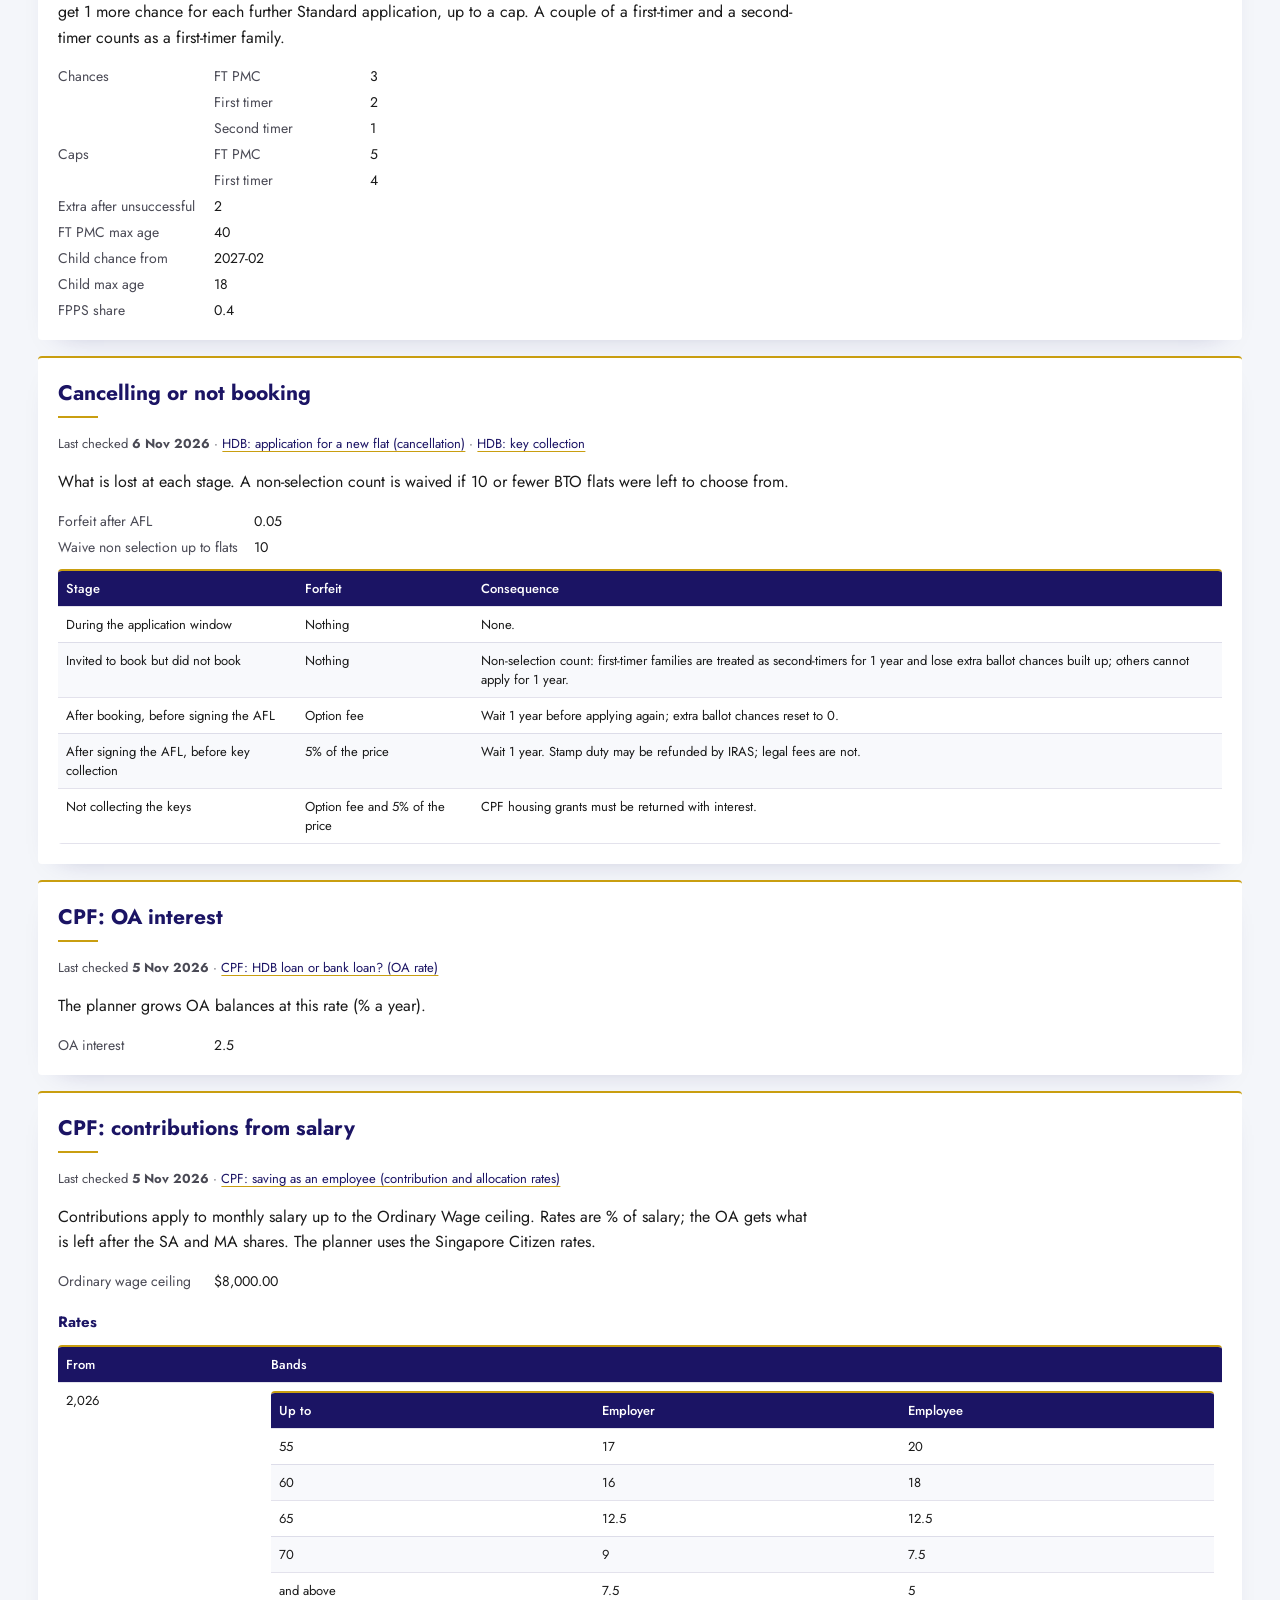
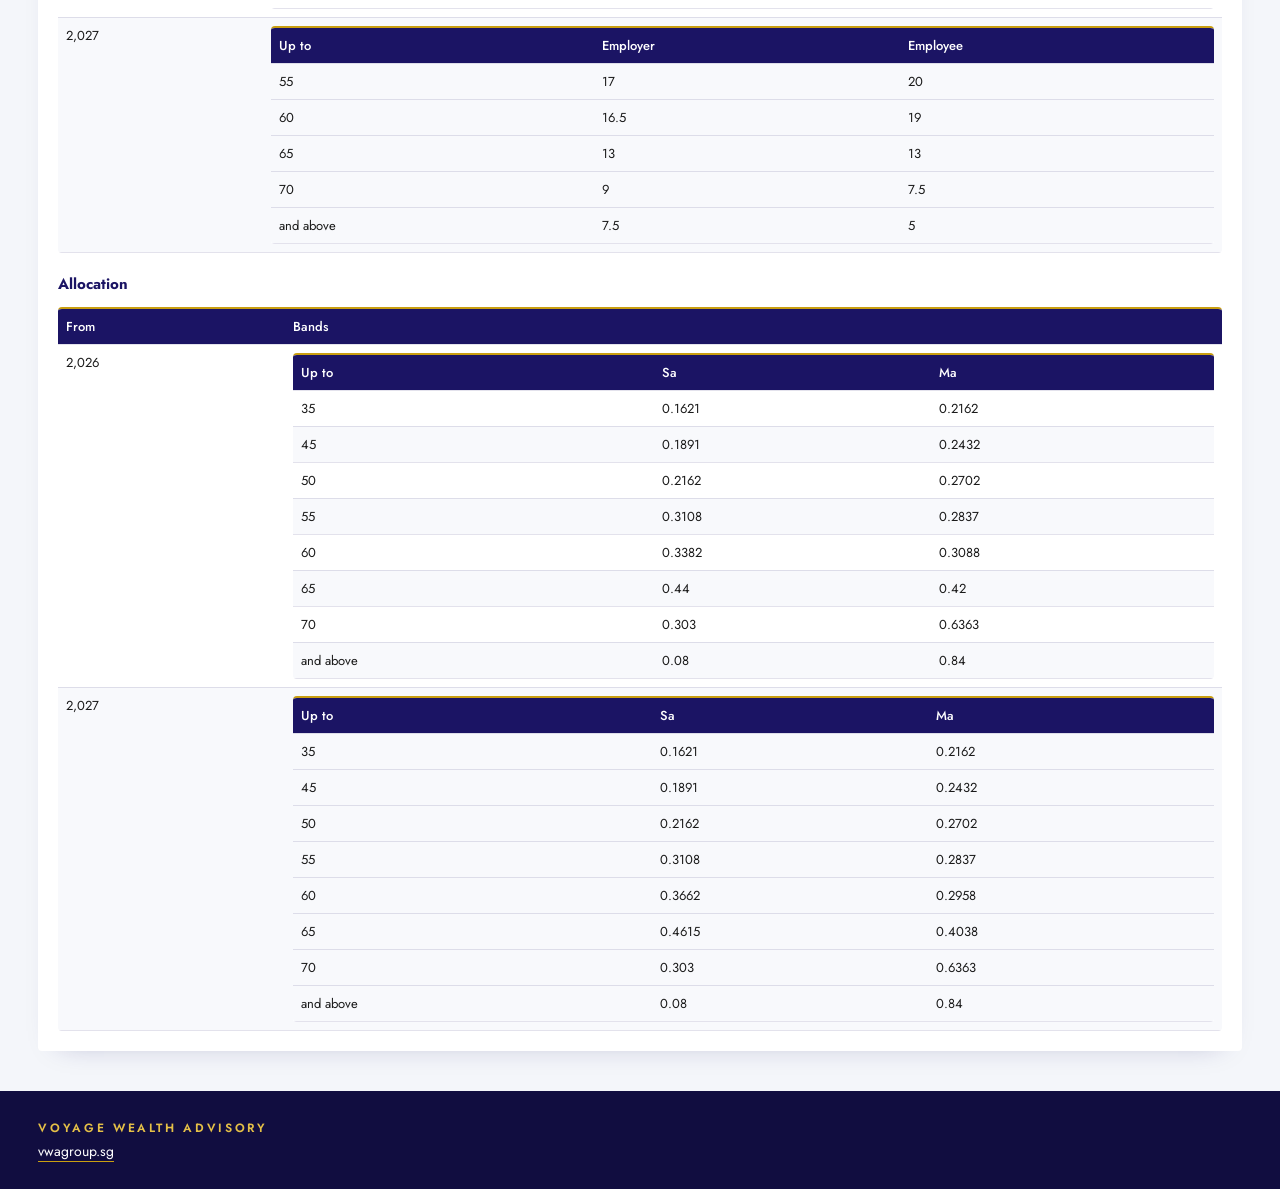
==== commit d3afbe2b: "Tidy the Data & sources page and show all prices as $x.xx - Data & sources: tables sit flush in each" ====
--- a/data.html
+++ b/data.html
@@ -29,9 +29,8 @@
   </header>
   <main>
     <div class="prose">
-      <p>This page shows the app's database as it is now. The HDB figures are in <code>hdb-data.js</code> and the CPF figures in
-        <code>cpf-data.js</code> (shared with the CPF Forecast Calculator). To update a figure, change it in that file and update
-        the section's "last checked" date; the guide, the planner and this page all follow.</p>
+      <p>Every HDB and CPF figure the guide and the planner use, where each comes from, and when it was last checked
+        against the source.</p>
       <p id="dueSummary"></p>
     </div>
     <div id="sections"></div>
--- a/style.css
+++ b/style.css
@@ -195,7 +195,9 @@
 .data-dl { display: grid; grid-template-columns: minmax(140px, auto) 1fr; gap: 6px 16px; margin: 0; font-size: 14px; }
 .data-dl dt { color: var(--muted); }
 .data-dl dd { margin: 0; min-width: 0; }
-.data-section .table-wrap { max-height: none; margin-top: 0; }
+.data-section .table-wrap { max-height: none; margin-top: 12px; }
+.data-section td .table-wrap { margin-top: 0; }
+.data-table-label { font-size: 15px; margin: 20px 0 0; }
 .data-section .text-table { font-size: 13px; }
 
 @media print {
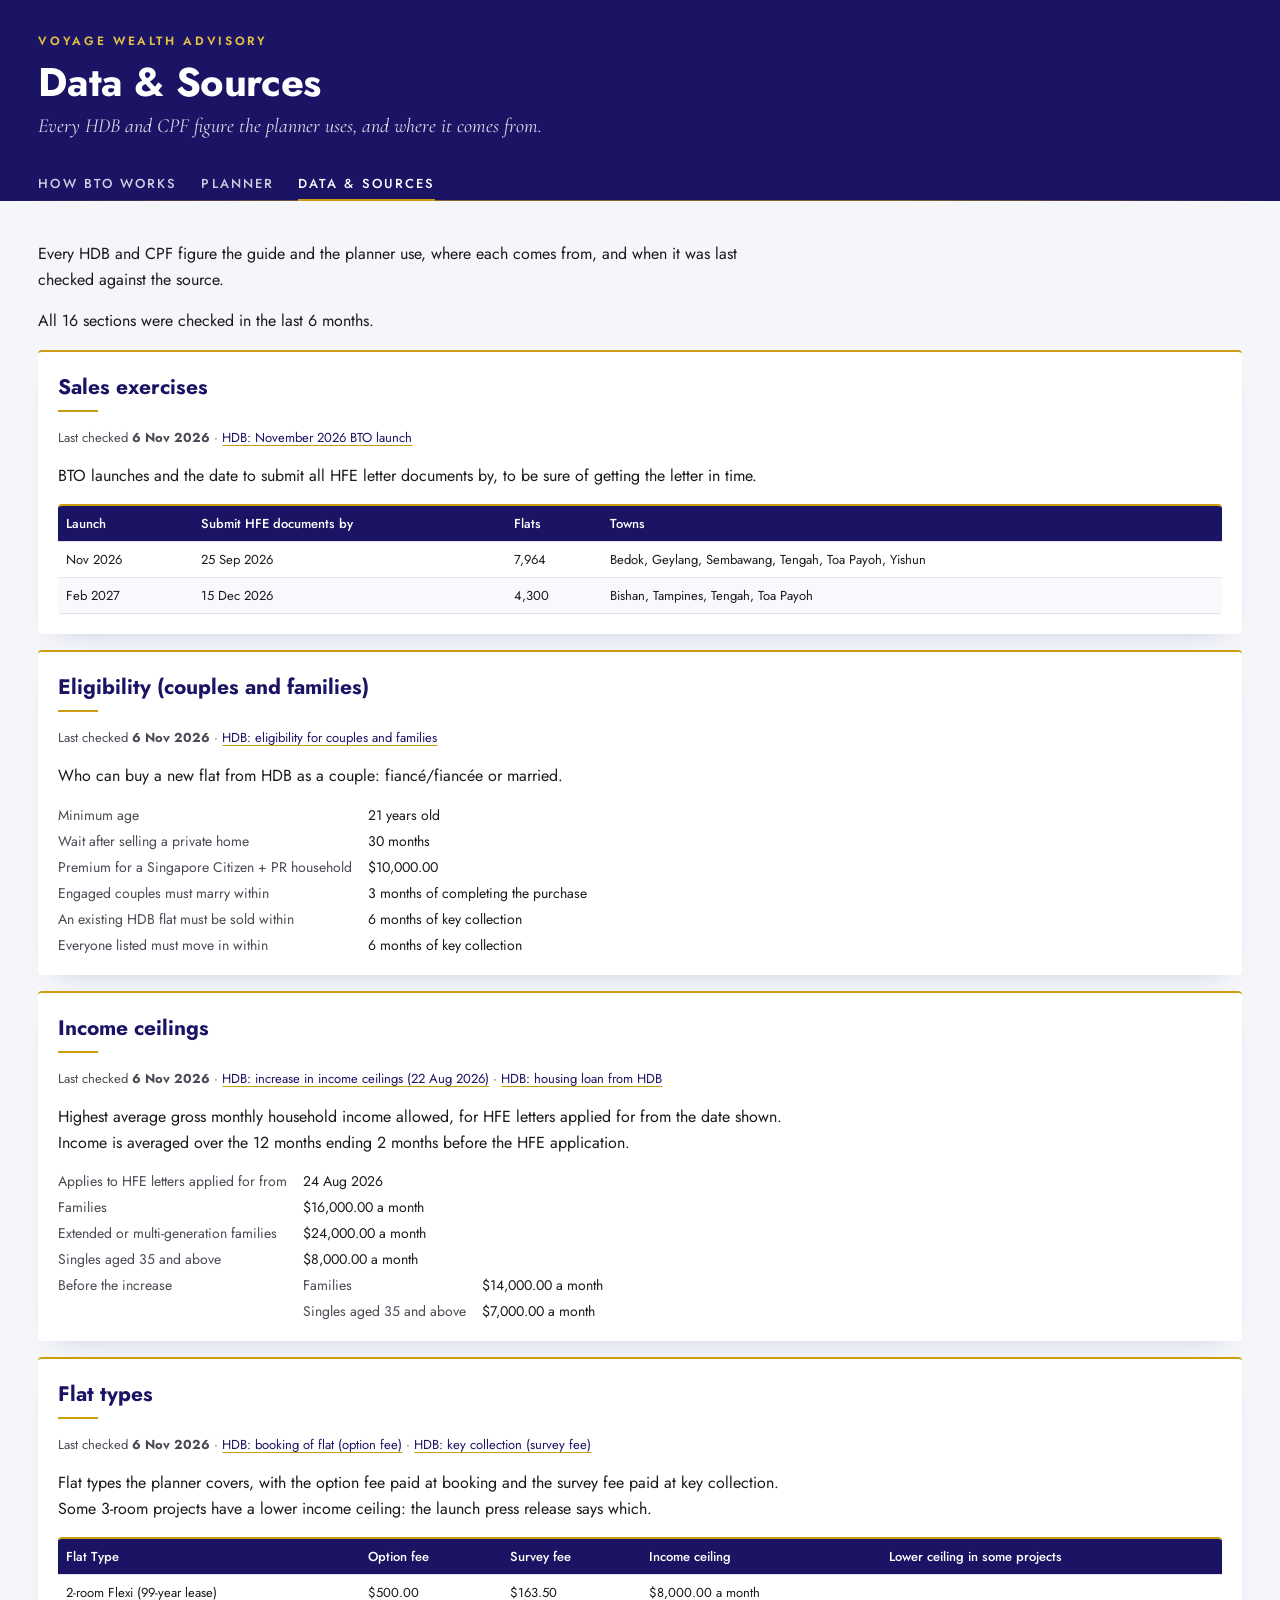
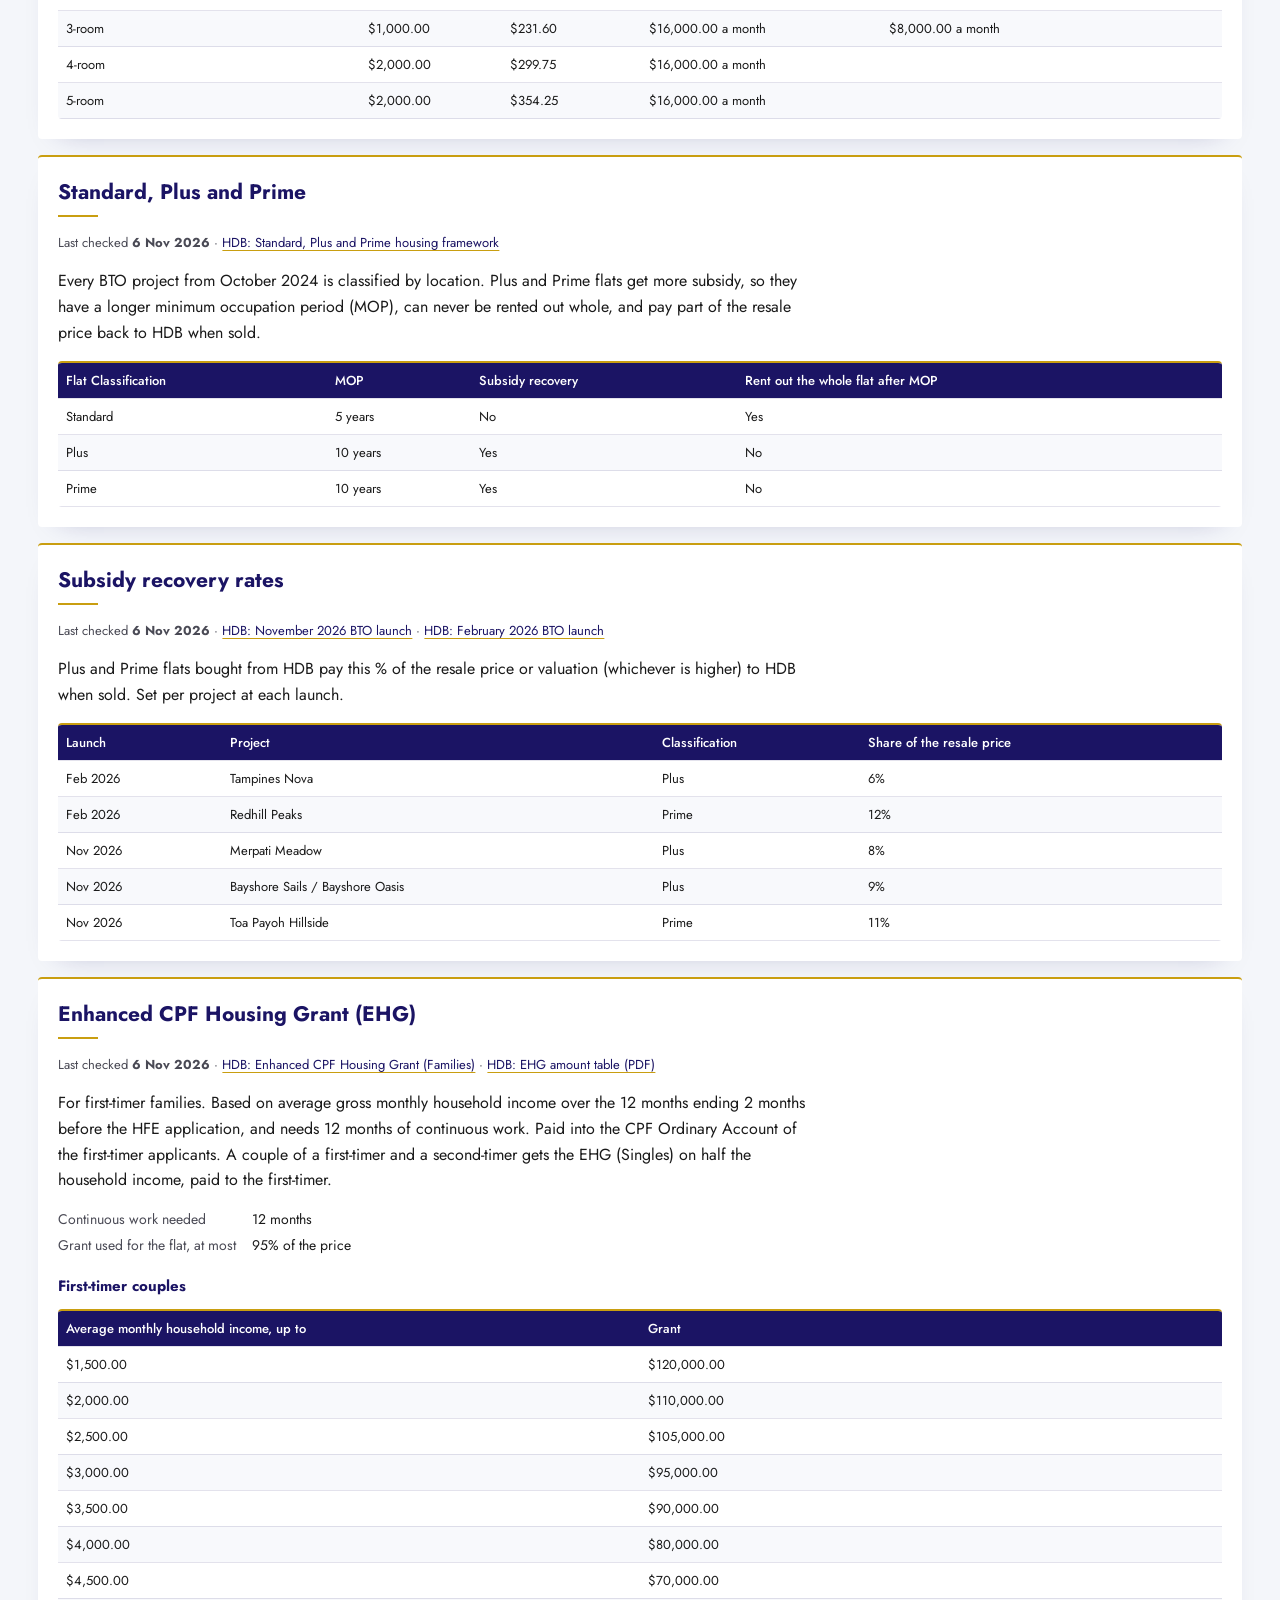
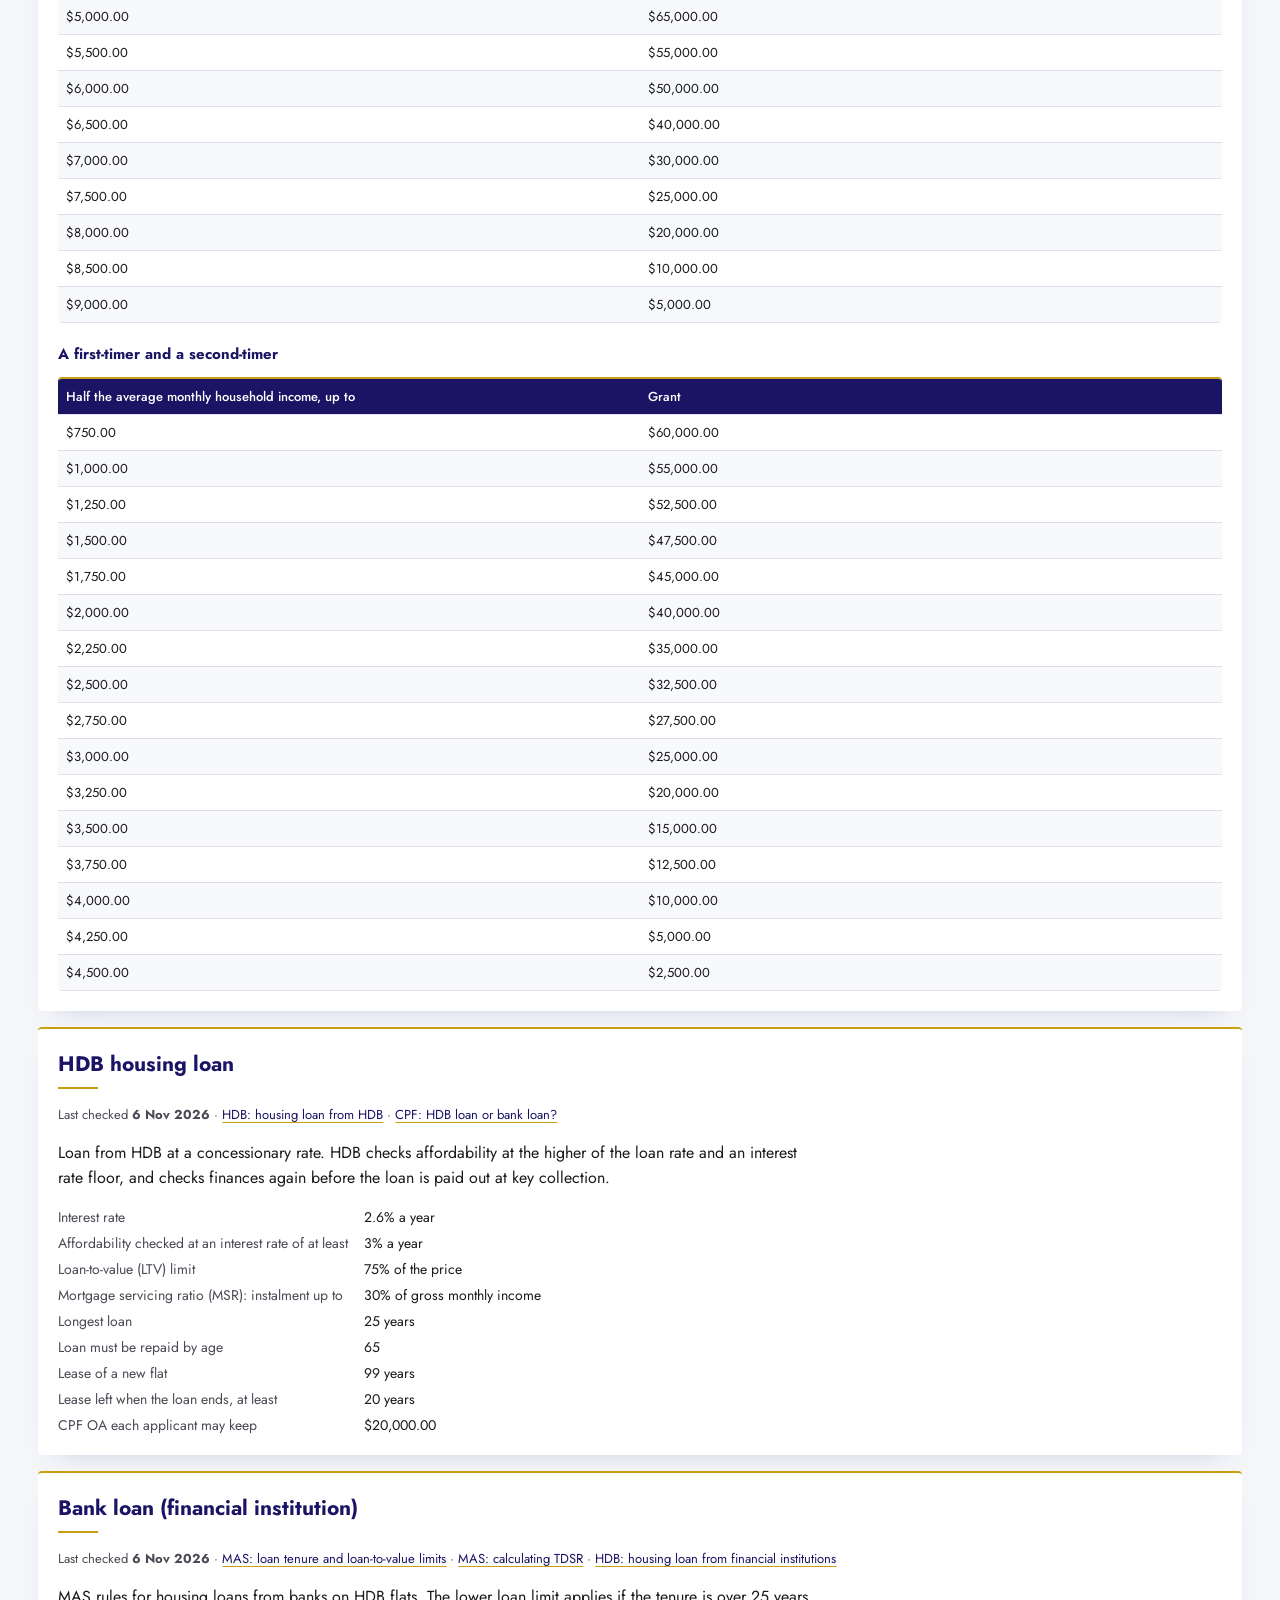
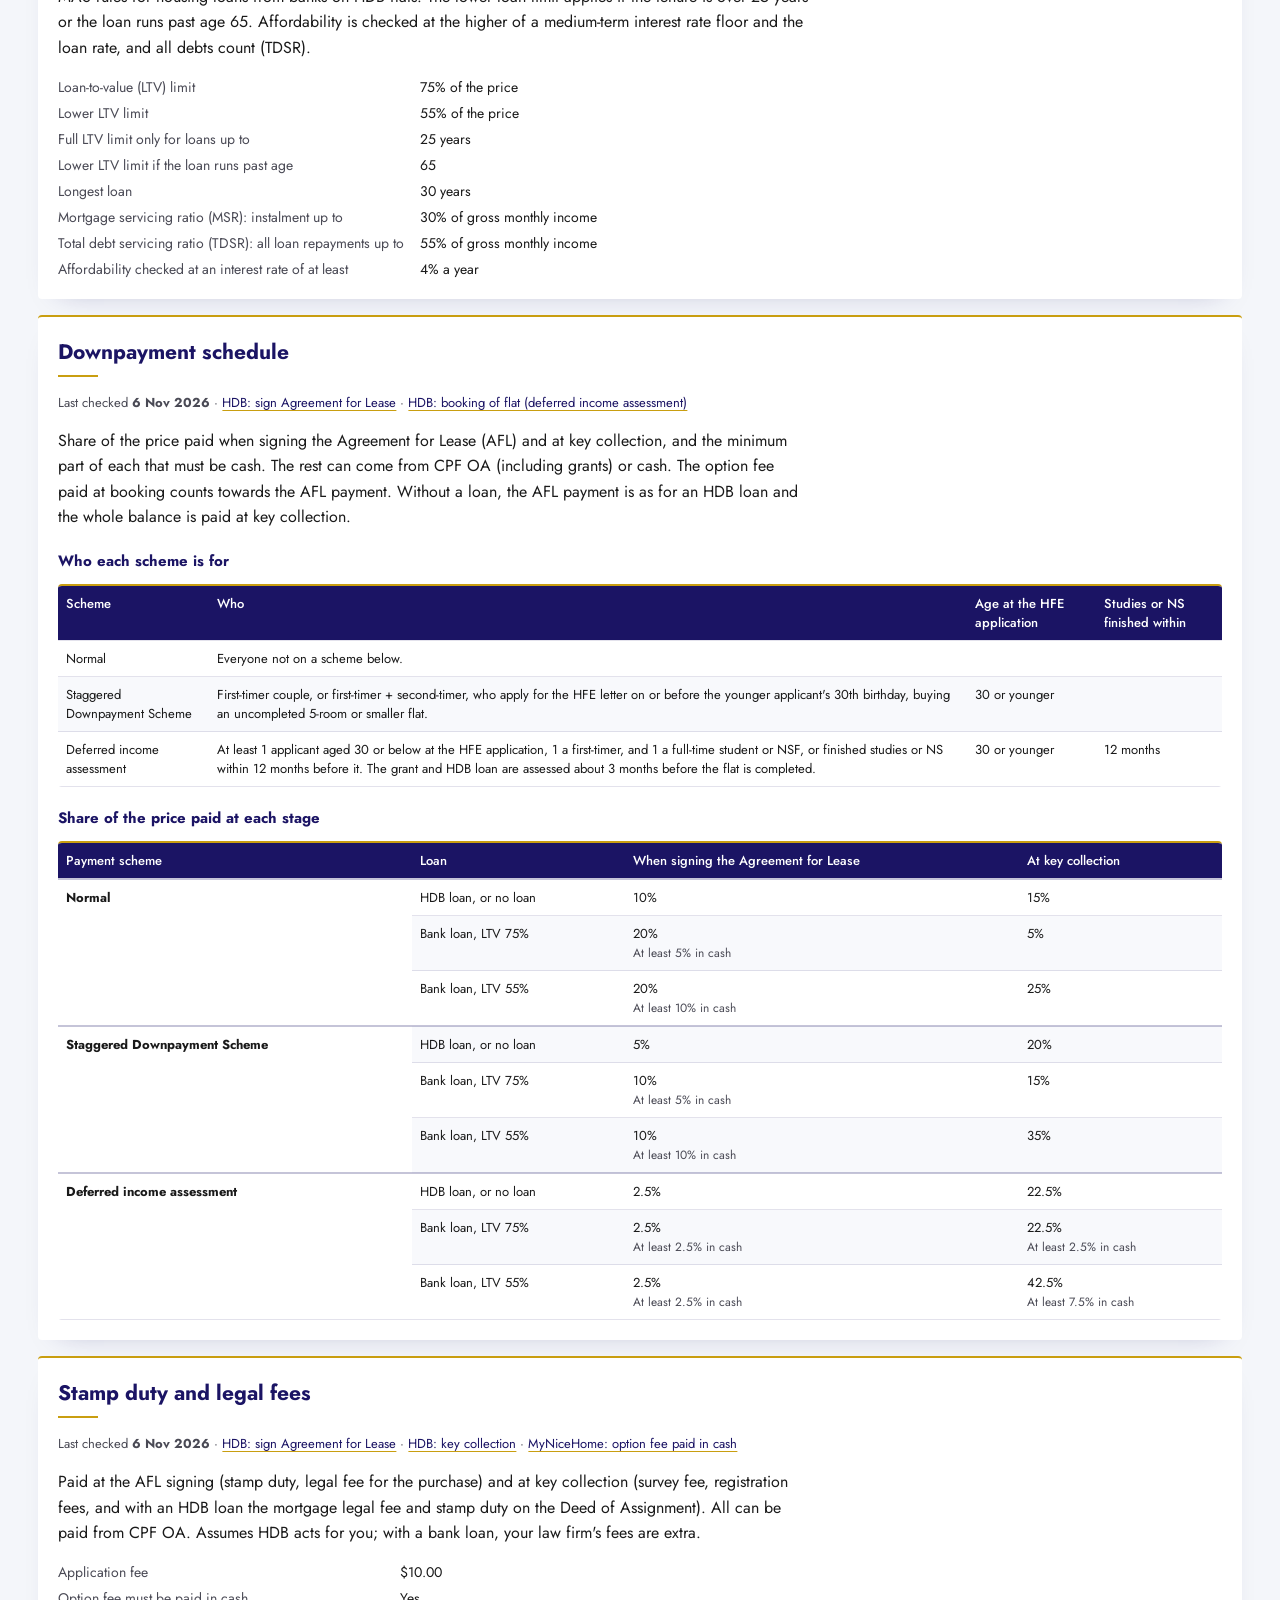
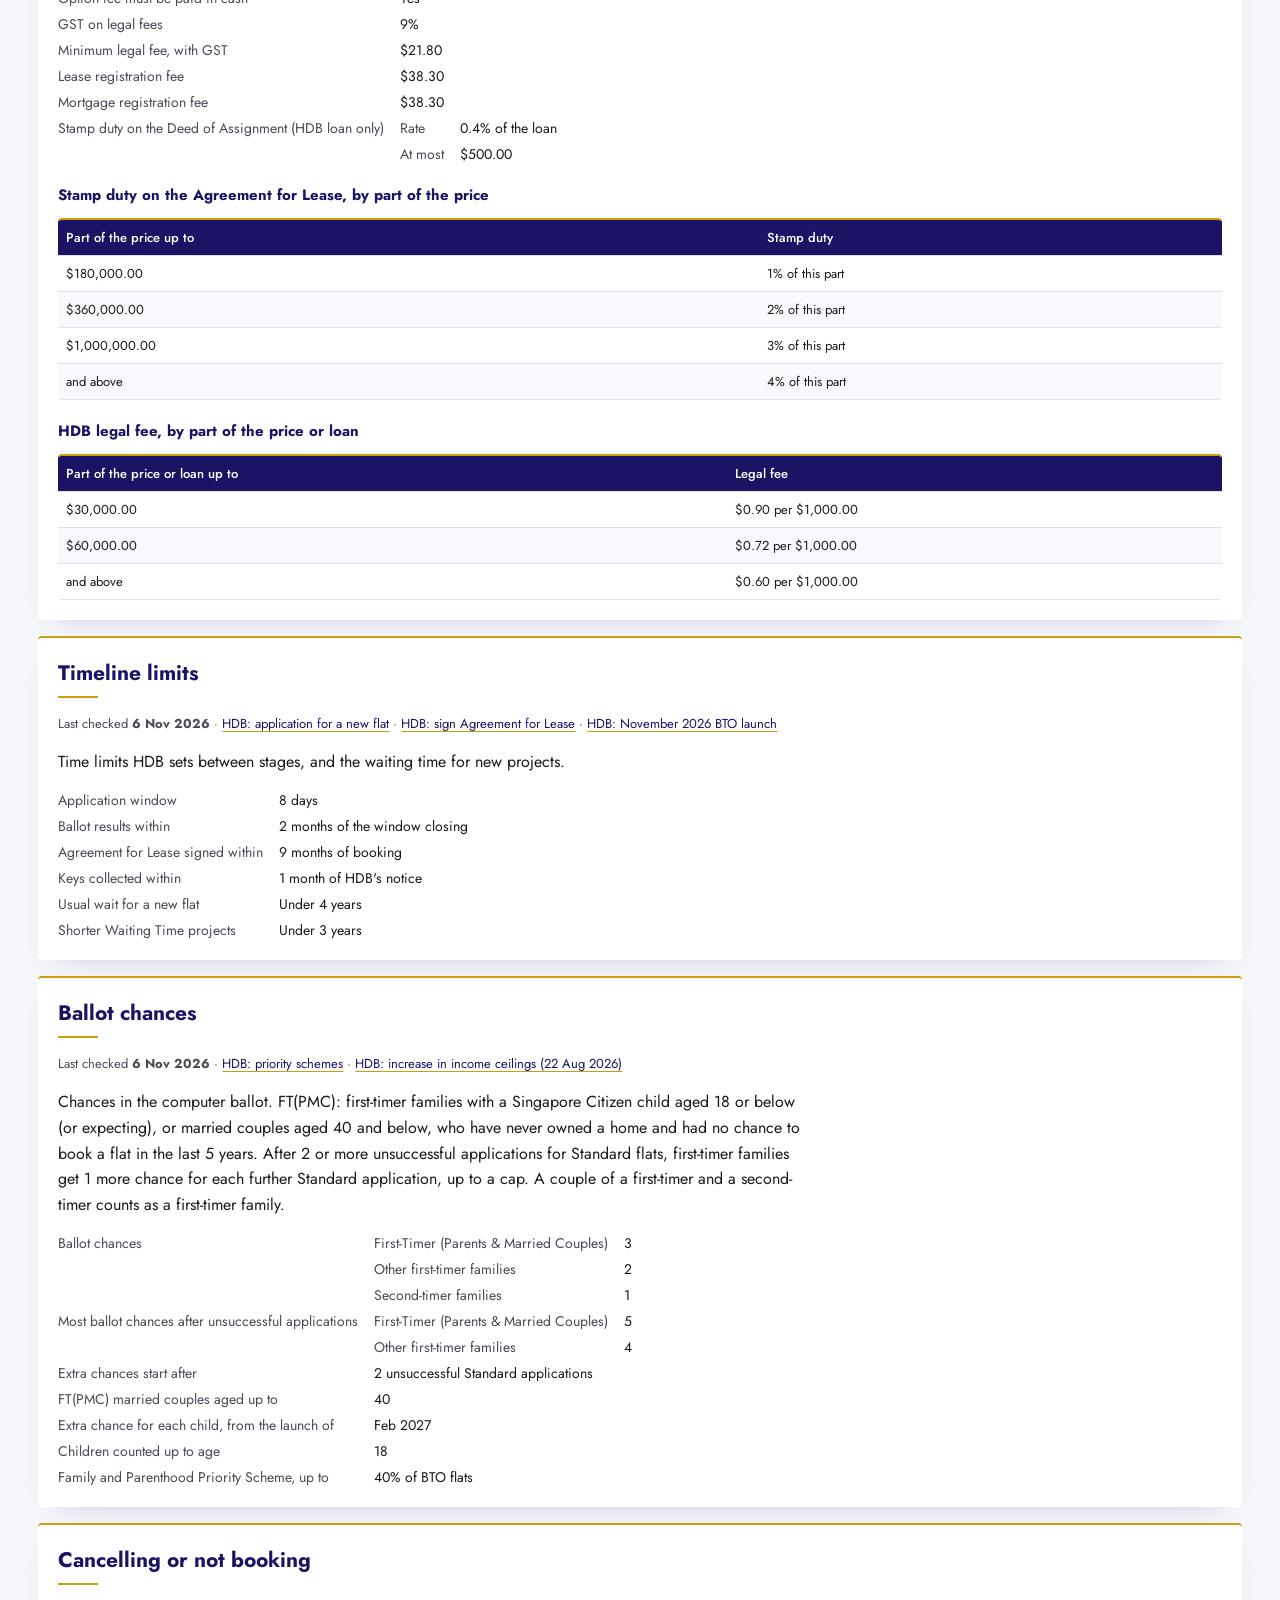
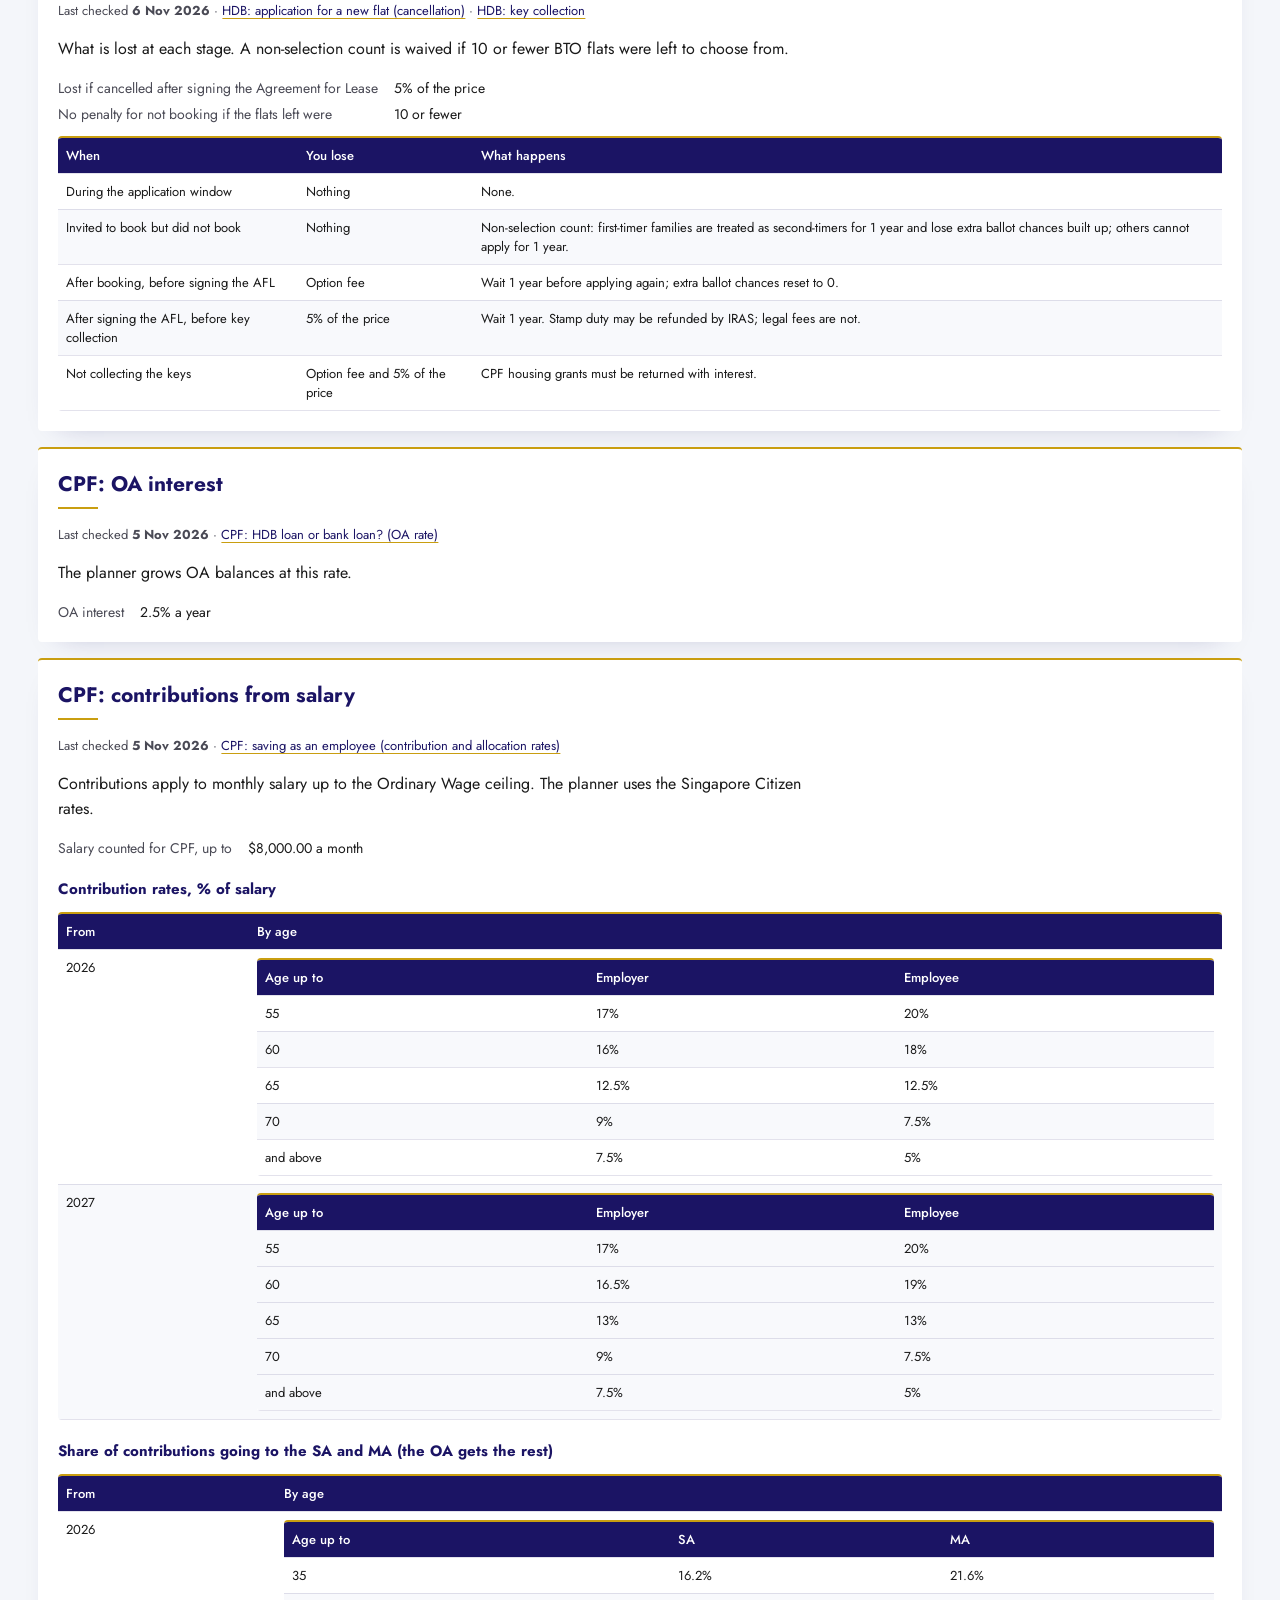
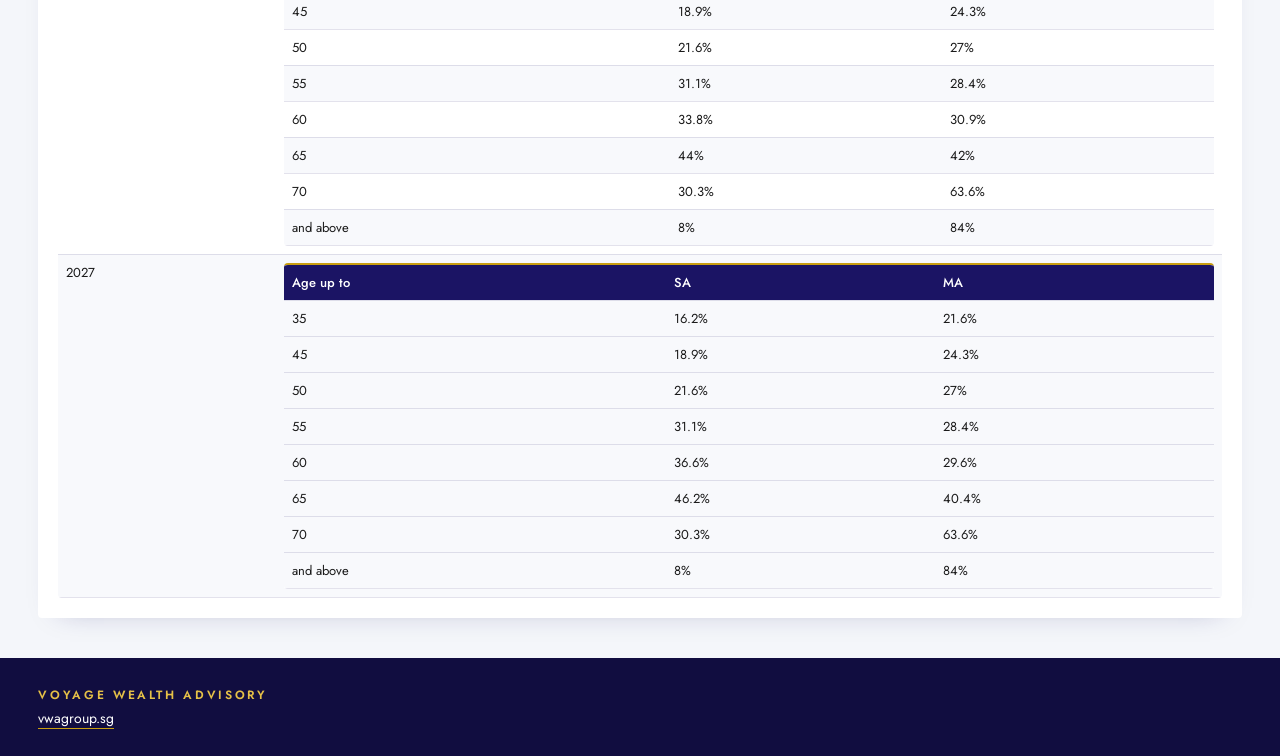
==== commit 4c14b652: "Add a fixed page bar and a back-to-top button - The three page links sit in their own bar under the " ====
--- a/data.html
+++ b/data.html
@@ -20,13 +20,15 @@
       <span class="eyebrow">Voyage Wealth Advisory</span>
       <h1>Data &amp; Sources</h1>
       <p class="masthead-tag">Every HDB and CPF figure the planner uses, and where it comes from.</p>
-      <nav class="site-nav" aria-label="Pages">
-        <a href="index.html">How BTO works</a>
-        <a href="planner.html">Planner</a>
-        <a href="data.html" aria-current="page">Data &amp; sources</a>
-      </nav>
     </div>
   </header>
+  <nav class="site-nav-bar" aria-label="Pages">
+    <div class="site-nav">
+      <a href="index.html">How BTO works</a>
+      <a href="planner.html">Planner</a>
+      <a href="data.html" aria-current="page">Data &amp; sources</a>
+    </div>
+  </nav>
   <main>
     <div class="prose">
       <p>Every HDB and CPF figure the guide and the planner use, where each comes from, and when it was last checked
--- a/style.css
+++ b/style.css
@@ -142,7 +142,23 @@
 }
 
 /* ---- BTO Planner additions (the rules above are the CPF Forecast Calculator's) ---- */
-.site-nav { display: flex; flex-wrap: wrap; gap: 6px 24px; margin-top: 20px; }
+/* Page links: a bar under the header that stays at the top while scrolling.
+   It carries the header's gold horizon line. */
+.masthead { padding-bottom: 20px; }
+.masthead::after { display: none; }
+.site-nav-bar { position: sticky; top: 0; z-index: 10; background: var(--navy); padding: 12px var(--gutter) 0; }
+.site-nav-bar::after { content: ""; position: absolute; left: 0; right: 0; bottom: 0; height: 1px;
+  background: linear-gradient(to right, transparent, rgba(201, 158, 16, .6) 30%, rgba(201, 158, 16, .6) 70%, transparent); }
+.site-nav { display: flex; flex-wrap: wrap; gap: 6px 24px; max-width: var(--page); margin: 0 auto; }
+.site-nav a { padding-top: 4px; }
+
+/* Back to top: shows once the page is scrolled. */
+.to-top { position: fixed; right: 20px; bottom: 20px; z-index: 20; width: 48px; height: 48px; padding: 0;
+  border-radius: 50%; display: grid; place-items: center; letter-spacing: 0;
+  box-shadow: 0 8px 20px -8px rgba(17, 13, 64, .5);
+  opacity: 0; visibility: hidden; transform: translateY(12px); transition: opacity .2s, transform .2s, visibility .2s; }
+.to-top.show { opacity: 1; visibility: visible; transform: none; }
+.to-top svg { width: 22px; height: 22px; }
 .site-nav a { color: rgba(255, 255, 255, .8); text-decoration: none; font-size: 13px; font-weight: 500;
   letter-spacing: .16em; text-transform: uppercase; padding-bottom: 6px; border-bottom: 2px solid transparent; }
 .site-nav a:hover { color: #fff; }
@@ -192,7 +208,7 @@
 .data-section h2 { margin-top: 0; font-size: 21px; }
 .data-meta { font-size: 13px; color: var(--muted); }
 .due { background: #fbeceb; color: var(--down); font-weight: 600; padding: 1px 6px; border-radius: var(--radius); }
-.data-dl { display: grid; grid-template-columns: minmax(140px, auto) 1fr; gap: 6px 16px; margin: 0; font-size: 14px; }
+.data-dl { display: grid; grid-template-columns: minmax(0, max-content) minmax(0, 1fr); gap: 6px 16px; margin: 0; font-size: 14px; }
 .data-dl dt { color: var(--muted); }
 .data-dl dd { margin: 0; min-width: 0; }
 .data-section .table-wrap { max-height: none; margin-top: 12px; }
@@ -201,6 +217,23 @@
 .data-section .text-table { font-size: 13px; }
 
 @media print {
-  .site-nav, .button-link { display: none; }
+  .site-nav-bar, .button-link, .to-top { display: none !important; }
   .step, .panel { box-shadow: none; }
 }
+/* Grant tables: equal columns, so the two tables line up. */
+.data-grants .text-table { table-layout: fixed; }
+/* Downpayment schedule: a line between payment schemes. */
+.schedule tr.group-start td { border-top: 2px solid var(--border); }
+.schedule td[rowspan] { background: var(--surface) !important; }
+/* Phones: keep the three page links on one line. */
+@media (max-width: 480px) {
+  .site-nav { gap: 6px 16px; flex-wrap: nowrap; }
+  .site-nav a { font-size: 12px; letter-spacing: .06em; white-space: nowrap; }
+  .to-top { right: 16px; bottom: 16px; }
+  .data-dl { grid-template-columns: minmax(0, 1fr); gap: 2px; }
+  .data-dl dd { margin-bottom: 8px; }
+}
+@media (max-width: 359px) {
+  .site-nav { gap: 6px 12px; }
+  .site-nav a { font-size: 11px; letter-spacing: .03em; }
+}
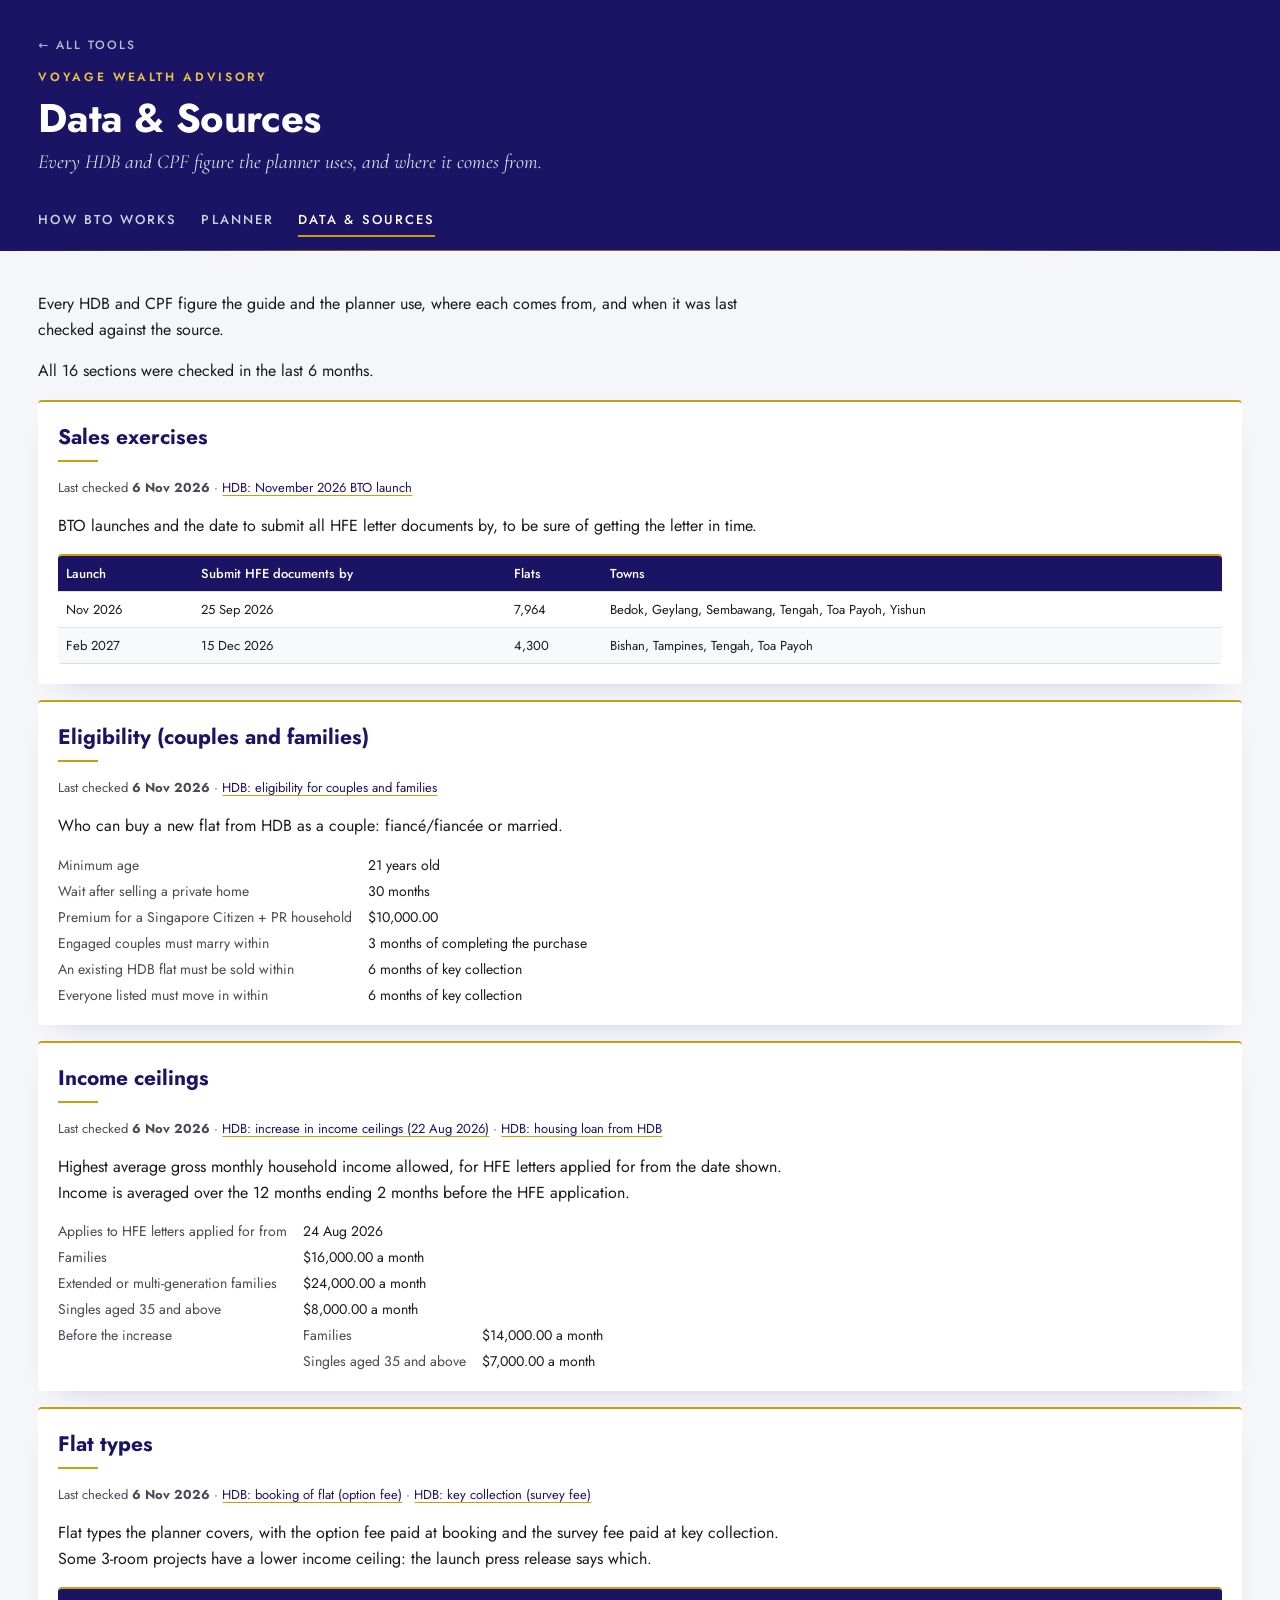
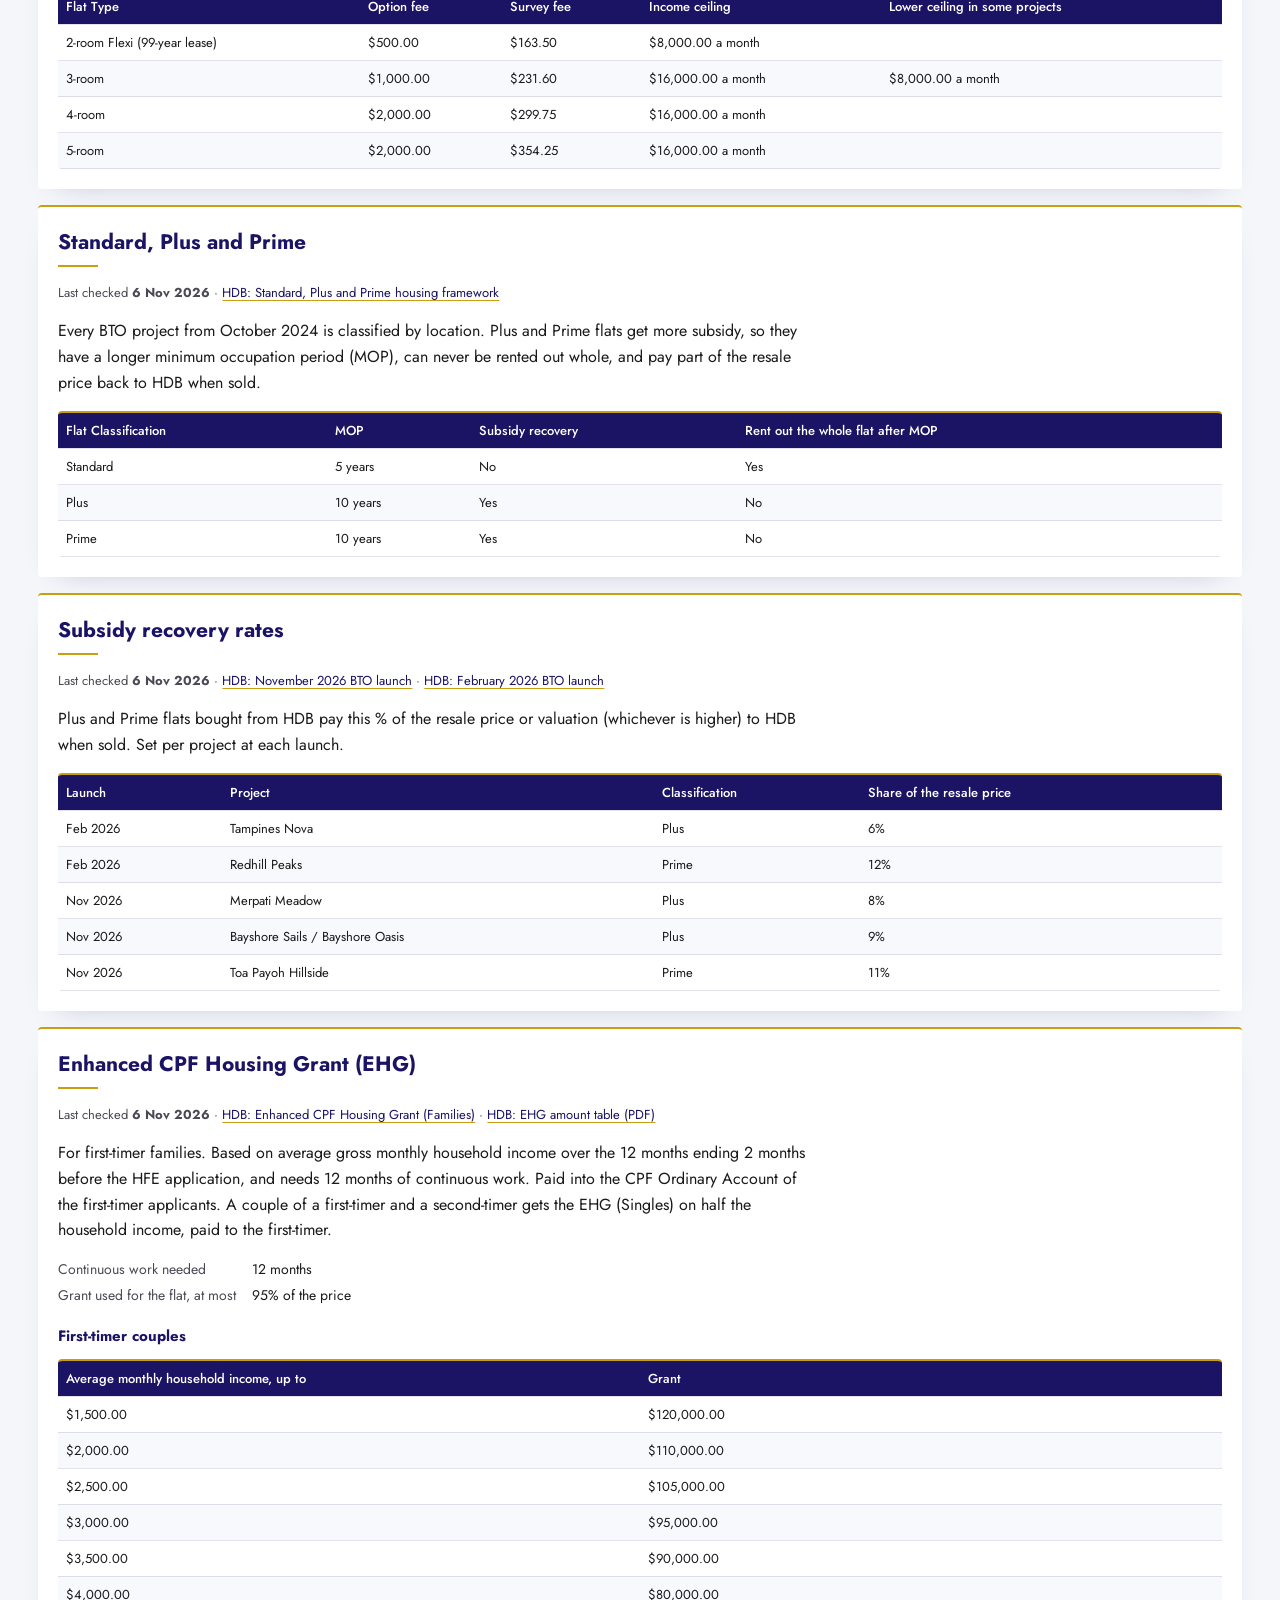
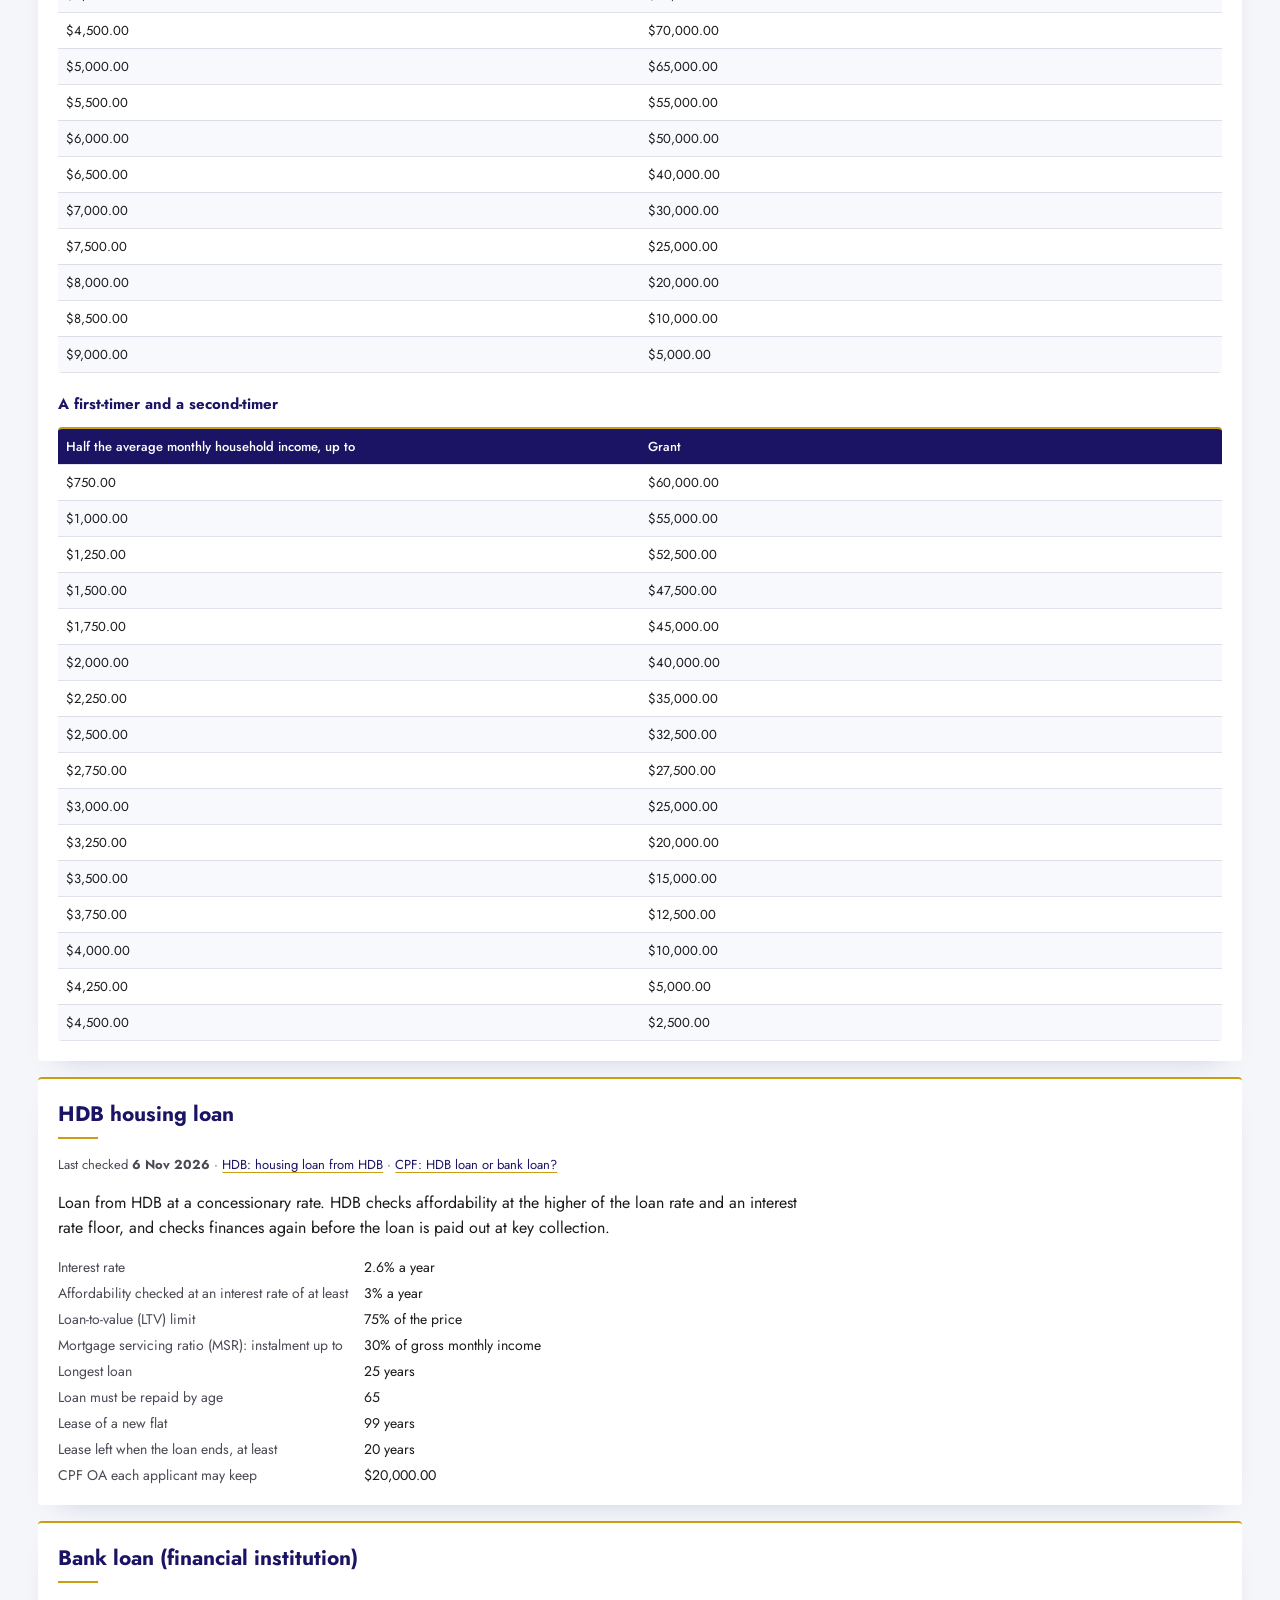
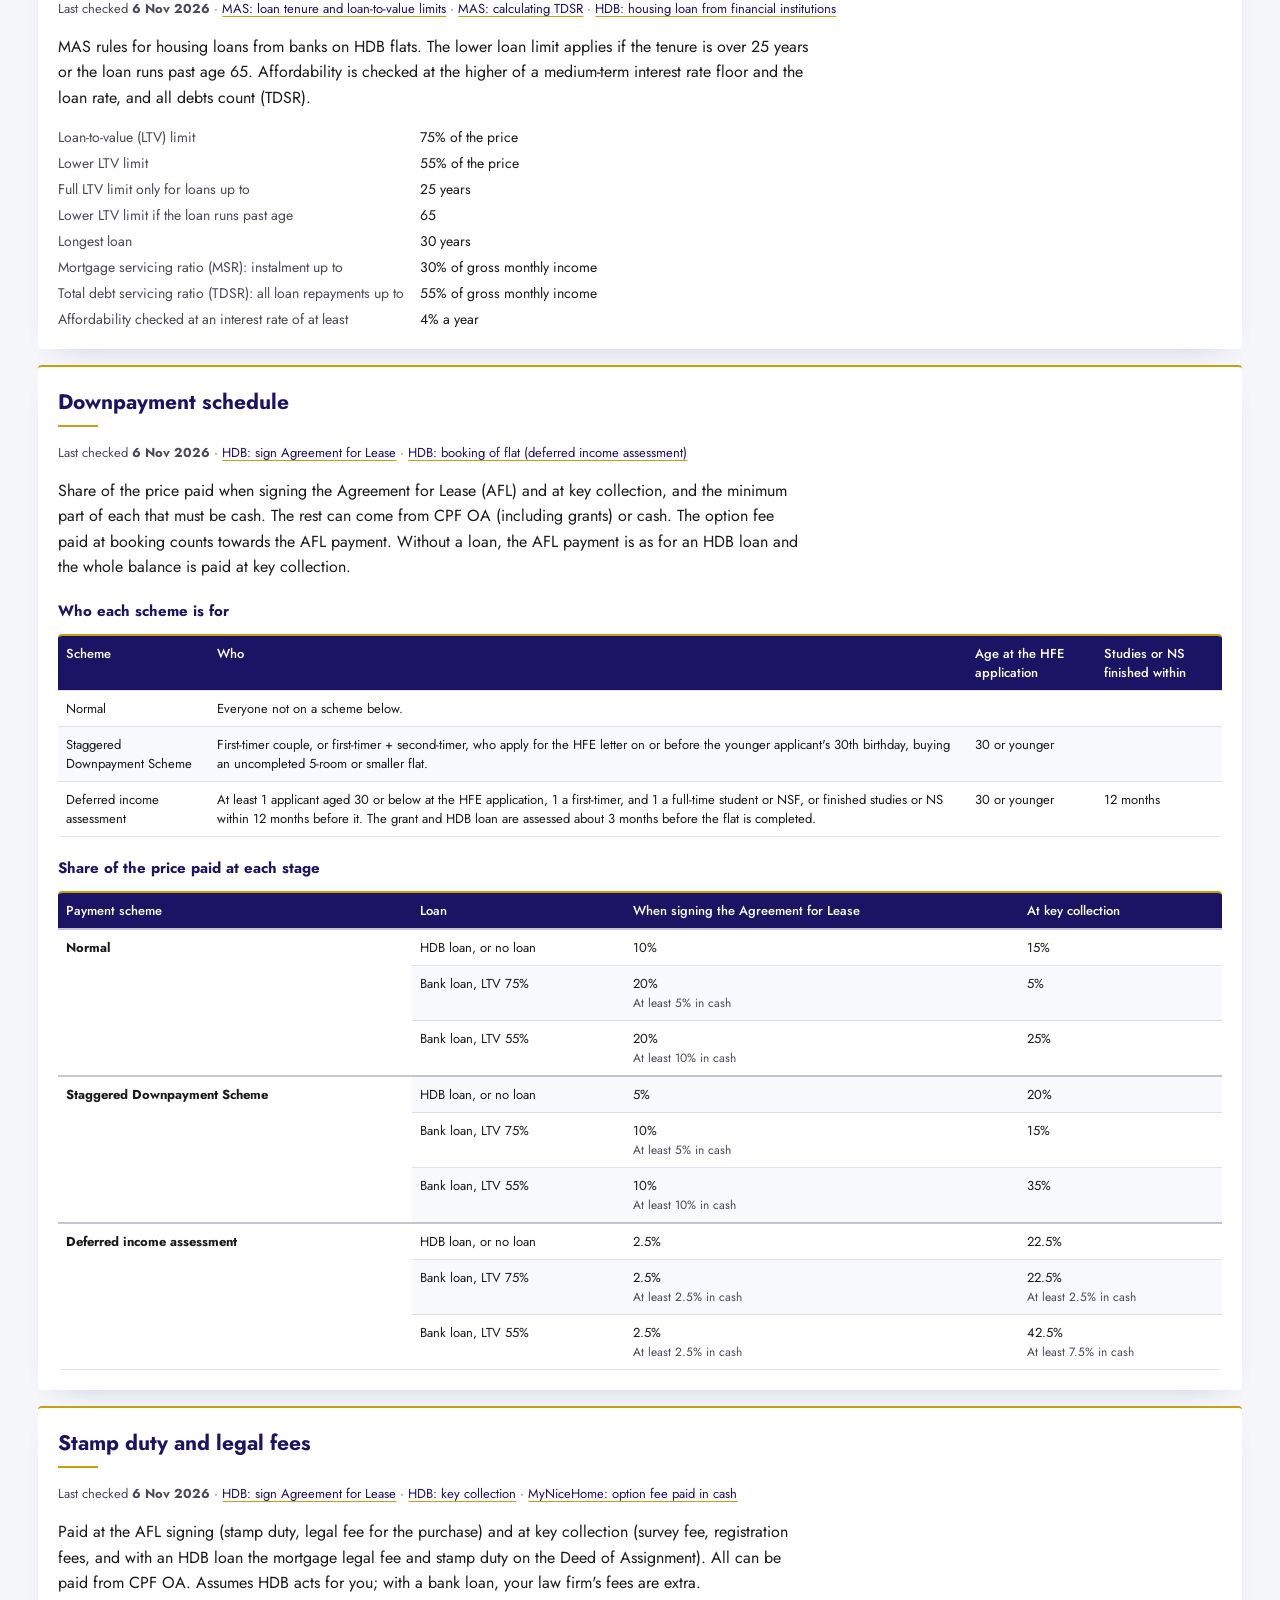
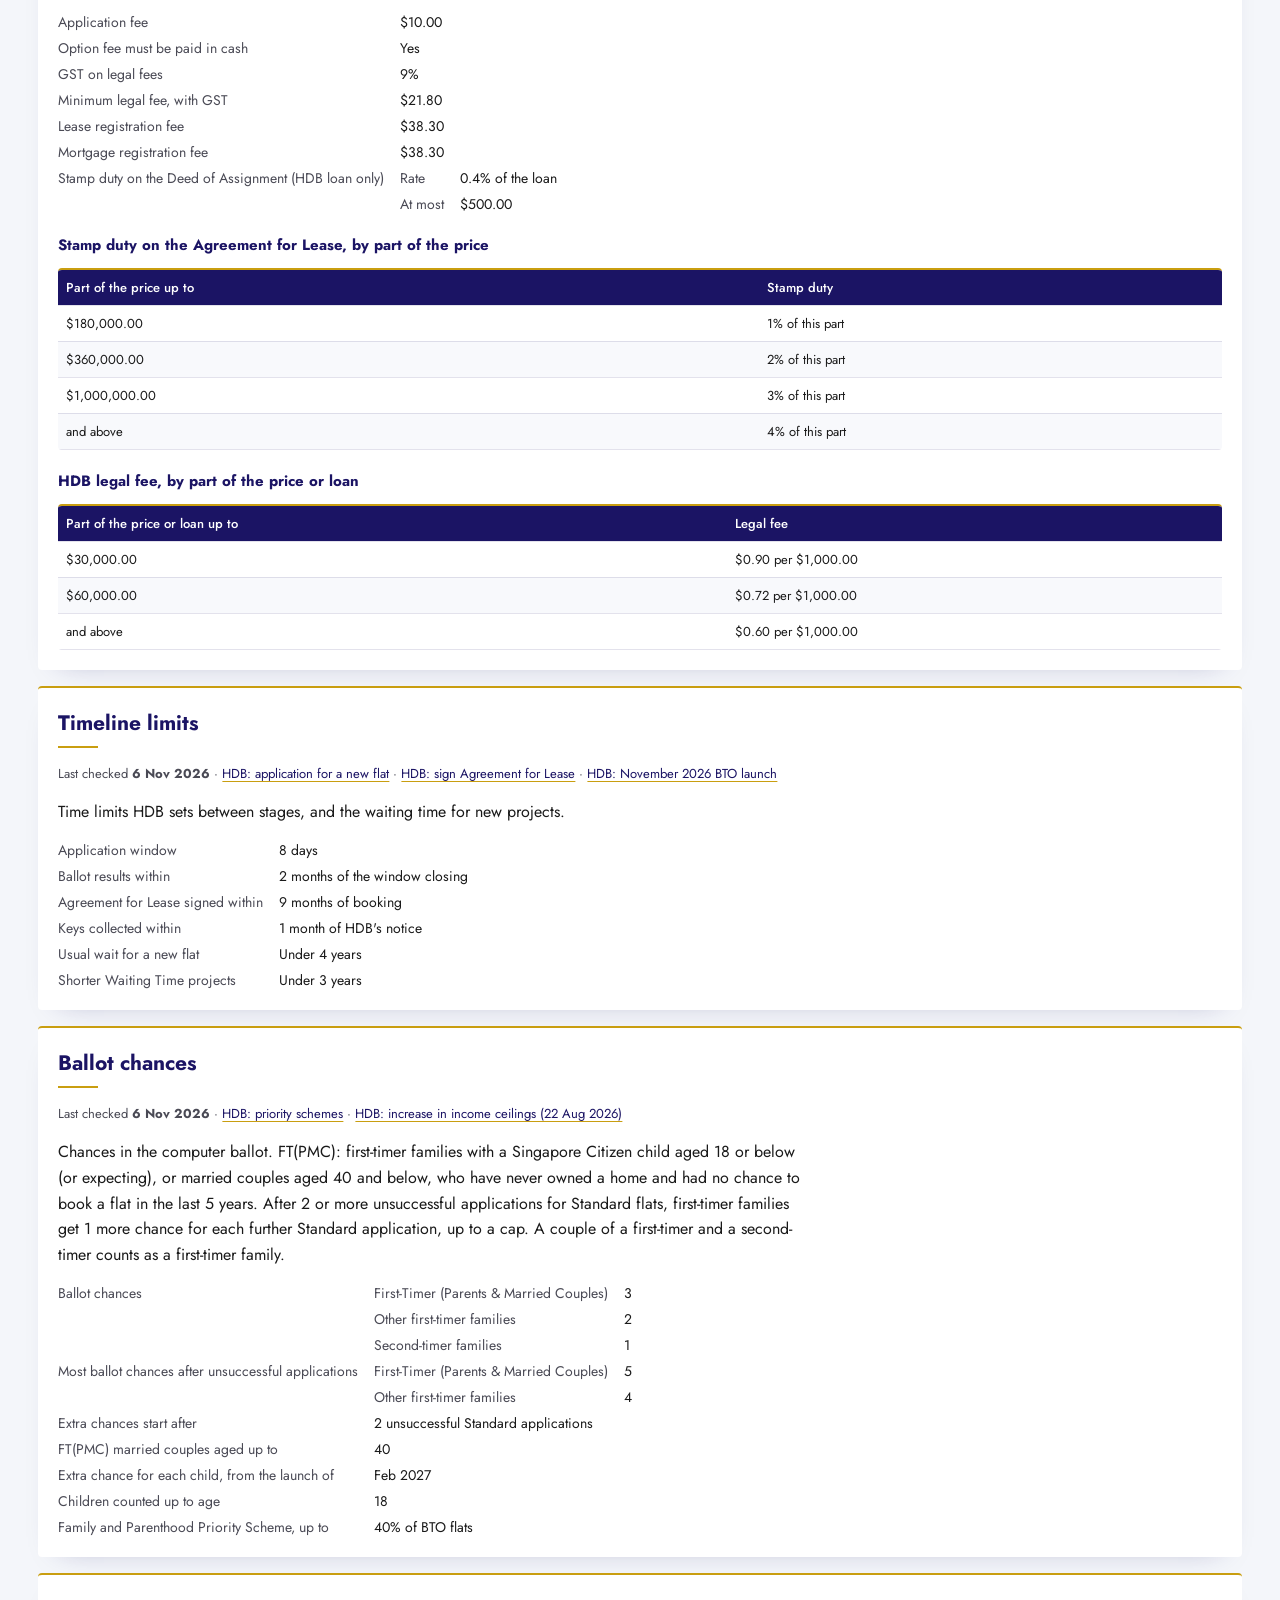
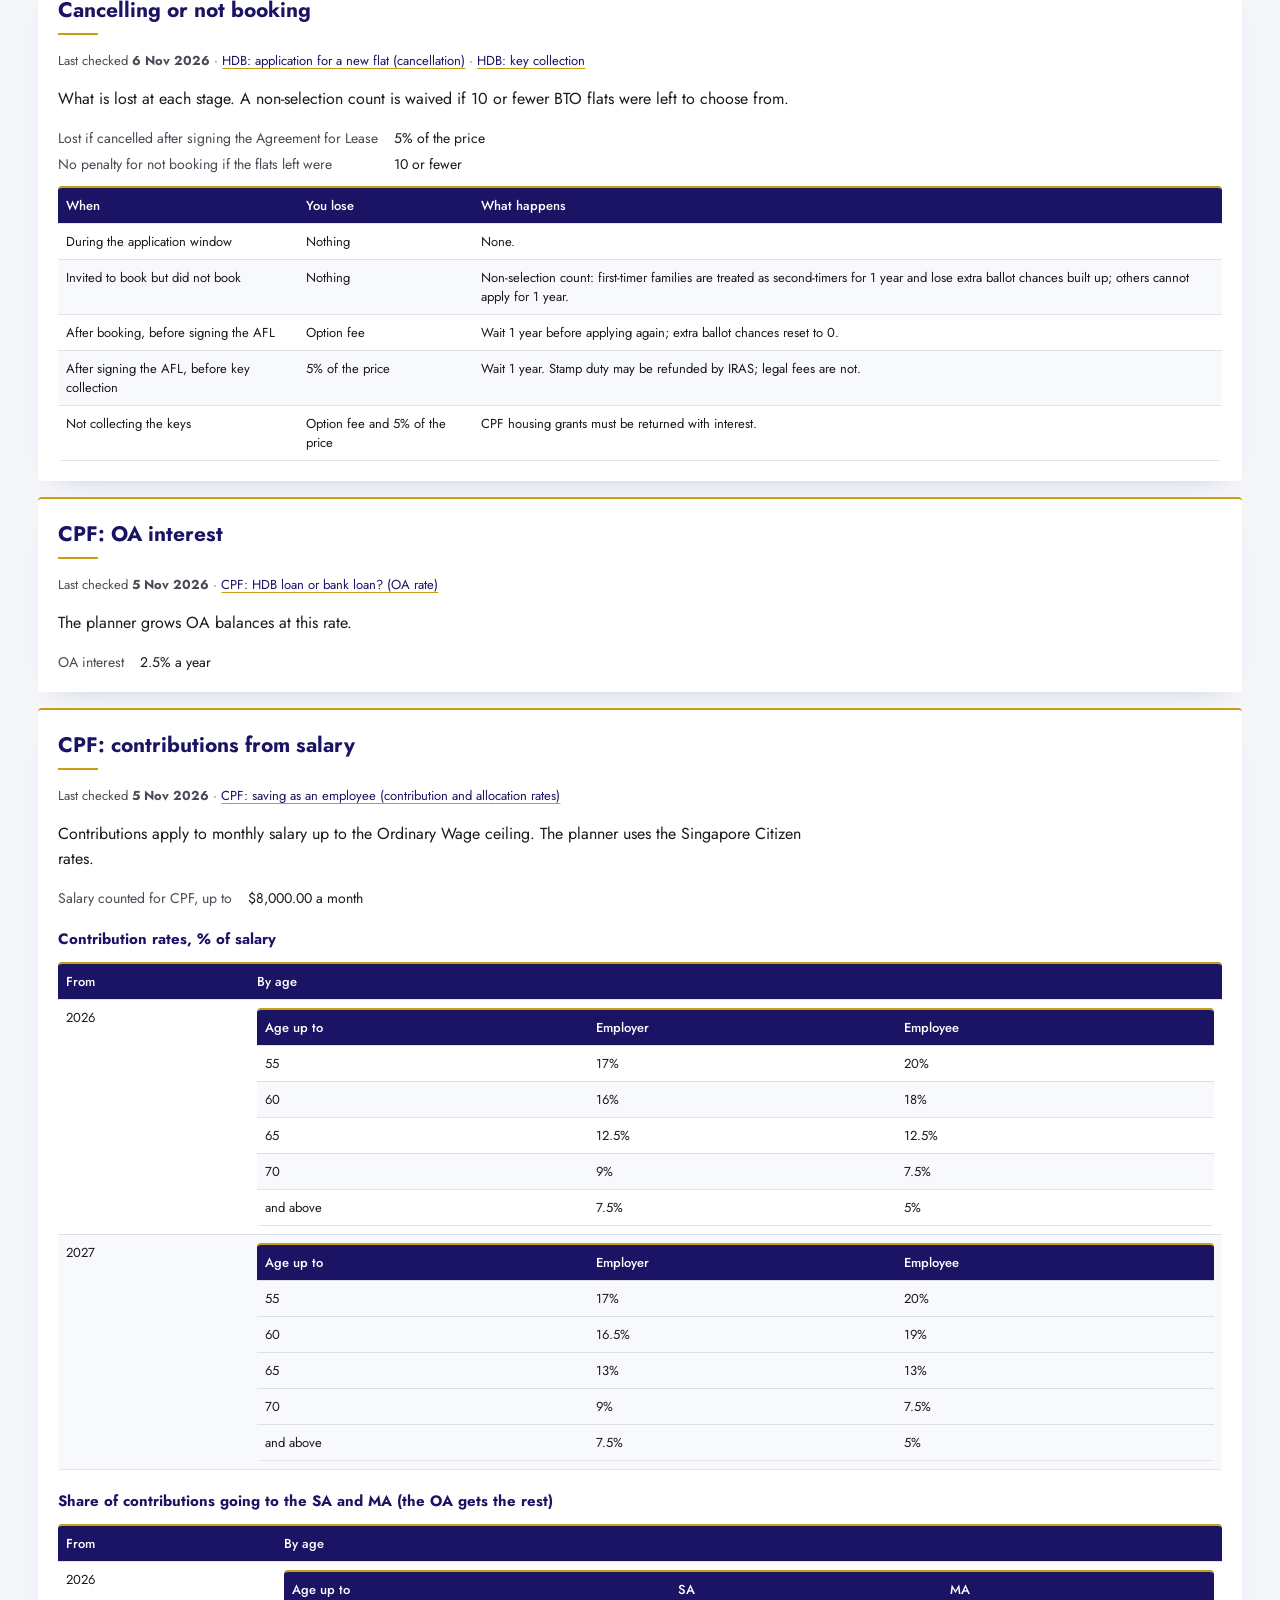
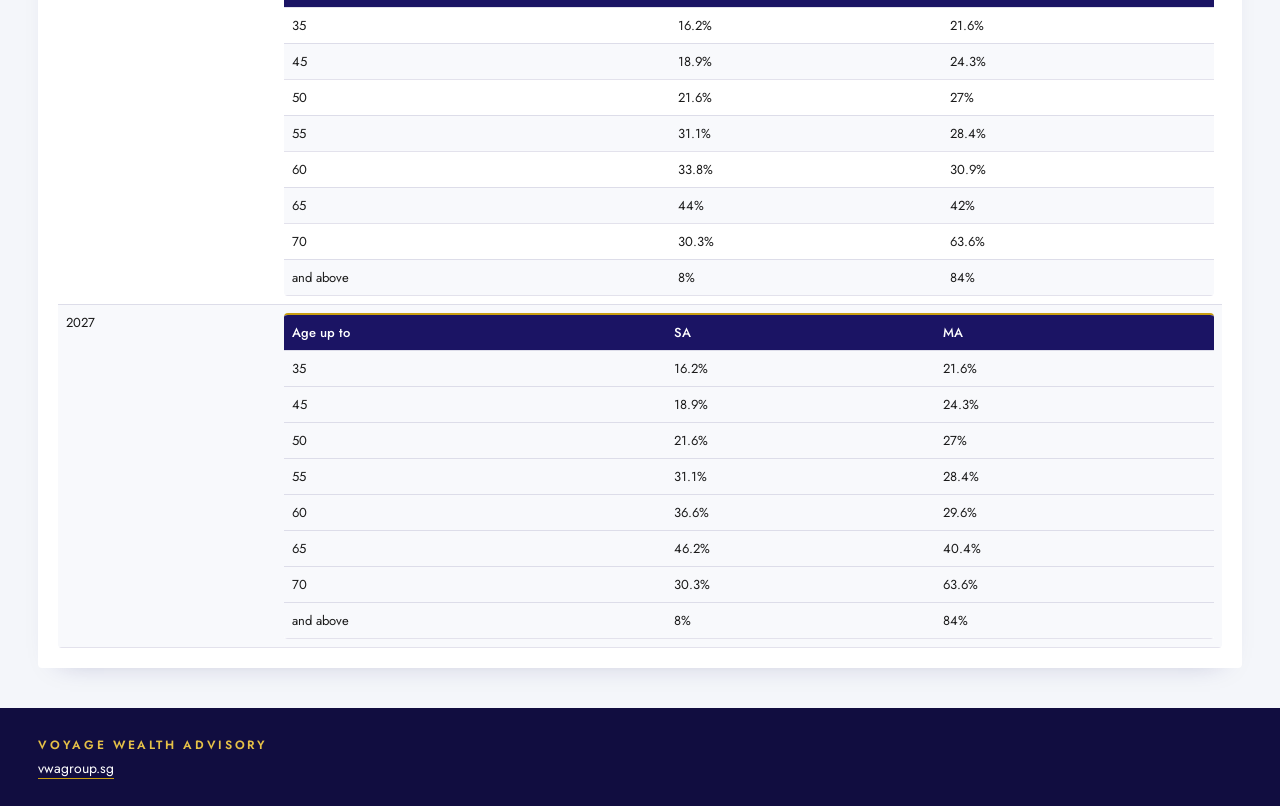
==== commit 15c2b11f: "Add link back to the VWA tools homepage Co-Authored-By: Claude Opus 5.5 <noreply@anthropic.com> Clau" ====
--- a/data.html
+++ b/data.html
@@ -17,6 +17,7 @@
 <body>
   <header class="masthead">
     <div class="masthead-inner">
+      <a class="home-link" href="https://wenzhecheah.github.io/wenzhe/">&larr; All tools</a>
       <span class="eyebrow">Voyage Wealth Advisory</span>
       <h1>Data &amp; Sources</h1>
       <p class="masthead-tag">Every HDB and CPF figure the planner uses, and where it comes from.</p>
--- a/style.css
+++ b/style.css
@@ -146,7 +146,7 @@
    It carries the header's gold horizon line. */
 .masthead { padding-bottom: 20px; }
 .masthead::after { display: none; }
-.site-nav-bar { position: sticky; top: 0; z-index: 10; background: var(--navy); padding: 12px var(--gutter) 0; }
+.site-nav-bar { position: sticky; top: 0; z-index: 10; background: var(--navy); padding: 12px var(--gutter) 14px; }
 .site-nav-bar::after { content: ""; position: absolute; left: 0; right: 0; bottom: 0; height: 1px;
   background: linear-gradient(to right, transparent, rgba(201, 158, 16, .6) 30%, rgba(201, 158, 16, .6) 70%, transparent); }
 .site-nav { display: flex; flex-wrap: wrap; gap: 6px 24px; max-width: var(--page); margin: 0 auto; }
@@ -188,7 +188,15 @@
 .step .pay { font-size: 14px; color: var(--navy); font-weight: 500; }
 .glossary dt { font-weight: 600; color: var(--navy); margin-top: 10px; }
 .glossary dd { margin: 2px 0 0; }
-.ehg td, .ehg th { text-align: right; }
+/* Grant table: two matching halves side by side, stacked on narrow screens. */
+.ehg-pair { display: grid; gap: 0 24px; }
+@media (min-width: 760px) { .ehg-pair { grid-template-columns: 1fr 1fr; } }
+.ehg-pair .table-wrap { margin-top: 16px; }
+.ehg { table-layout: fixed; }
+.ehg th:first-child { width: 62%; }
+.ehg th, .ehg td { text-align: left; }
+.ehg th:last-child, .ehg td:last-child { text-align: right; }
+.ehg td:last-child { font-weight: 600; color: var(--navy); }
 
 /* Planner */
 .partner-cols { display: grid; gap: 16px; }
@@ -237,3 +245,9 @@
   .site-nav { gap: 6px 12px; }
   .site-nav a { font-size: 11px; letter-spacing: .03em; }
 }
+/* Link back to the homepage that lists all VWA tools. */
+.home-link { display: inline-block; margin-bottom: 14px; color: rgba(255, 255, 255, .7); text-decoration: none;
+  font-size: 12px; font-weight: 500; letter-spacing: .16em; text-transform: uppercase; }
+.home-link:hover { color: #fff; }
+.home-link:focus-visible { outline: 2px solid var(--gold); outline-offset: 2px; }
+@media print { .home-link { display: none; } }
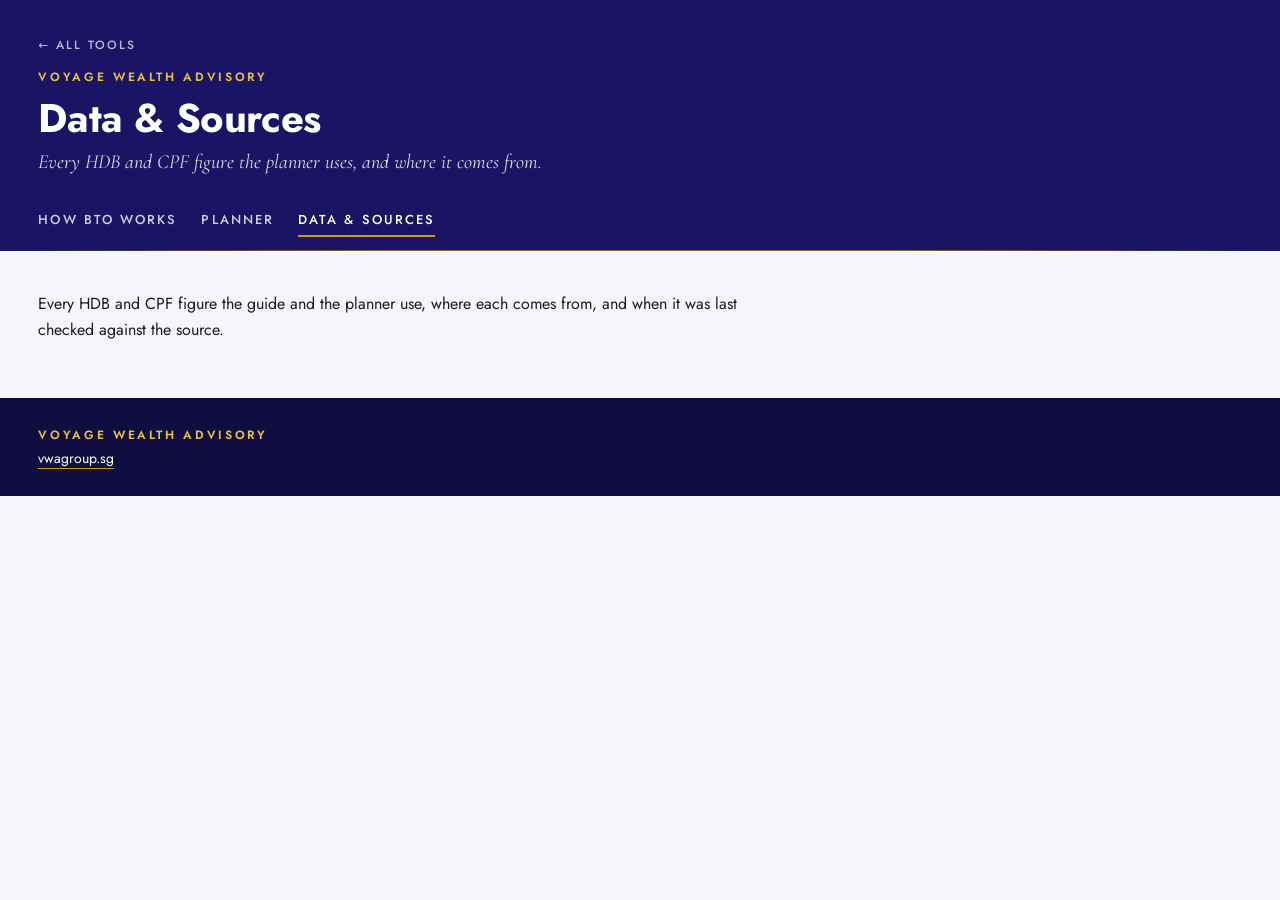
==== commit 2de5aa79: "Load the CPF files from the CPF Forecast Calculator The planner and data pages now load cpf-data.js " ====
--- a/data.html
+++ b/data.html
@@ -17,7 +17,7 @@
 <body>
   <header class="masthead">
     <div class="masthead-inner">
-      <a class="home-link" href="https://wenzhecheah.github.io/wenzhe/">&larr; All tools</a>
+      <a class="home-link" href="https://wenzhecheah.github.io/">&larr; All tools</a>
       <span class="eyebrow">Voyage Wealth Advisory</span>
       <h1>Data &amp; Sources</h1>
       <p class="masthead-tag">Every HDB and CPF figure the planner uses, and where it comes from.</p>
@@ -44,7 +44,8 @@
       <a href="https://vwagroup.sg/">vwagroup.sg</a>
     </div>
   </footer>
-  <script src="cpf-data.js"></script>
+  <!-- CPF figures and lookups come from the CPF Forecast Calculator, so both apps always use the same ones. -->
+  <script src="https://wenzhecheah.github.io/cpf-forecast-calculator/cpf-data.js"></script>
   <script src="hdb-data.js"></script>
   <script src="common.js"></script>
   <script src="data.js"></script>
